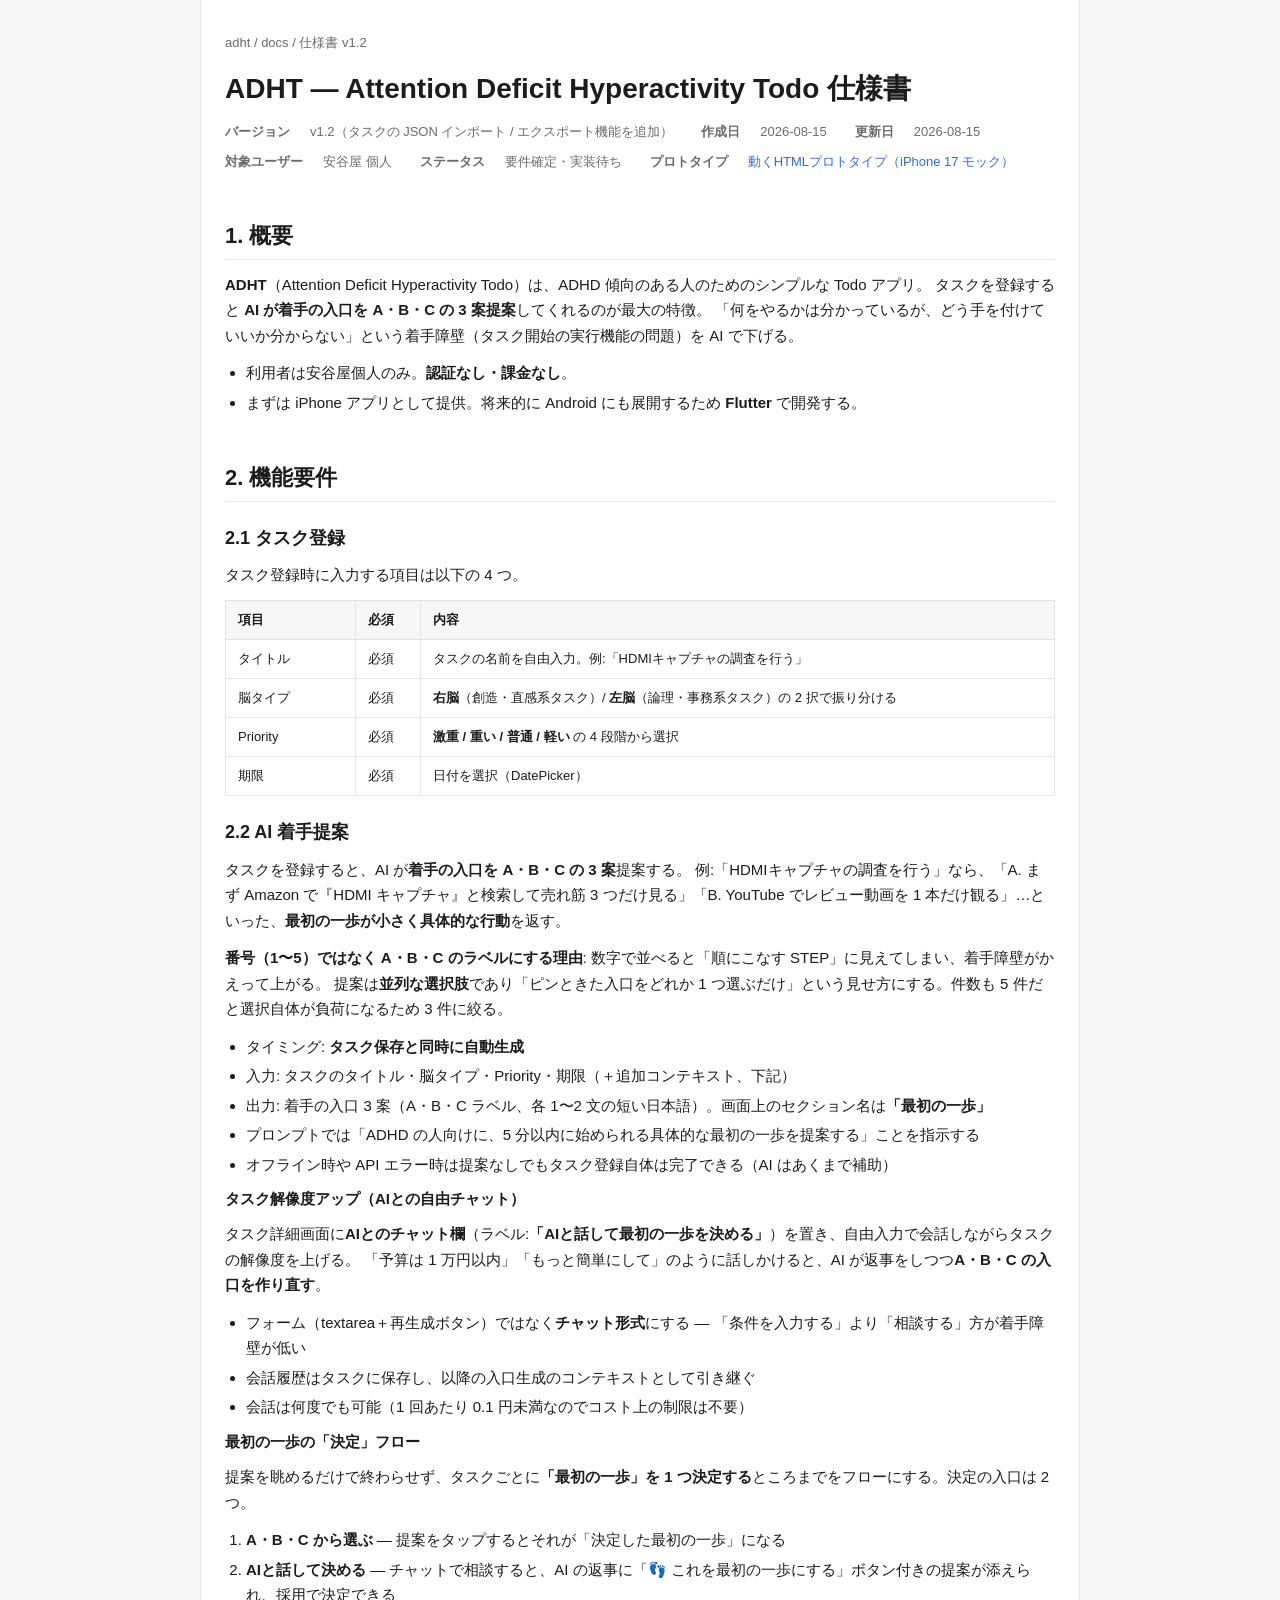
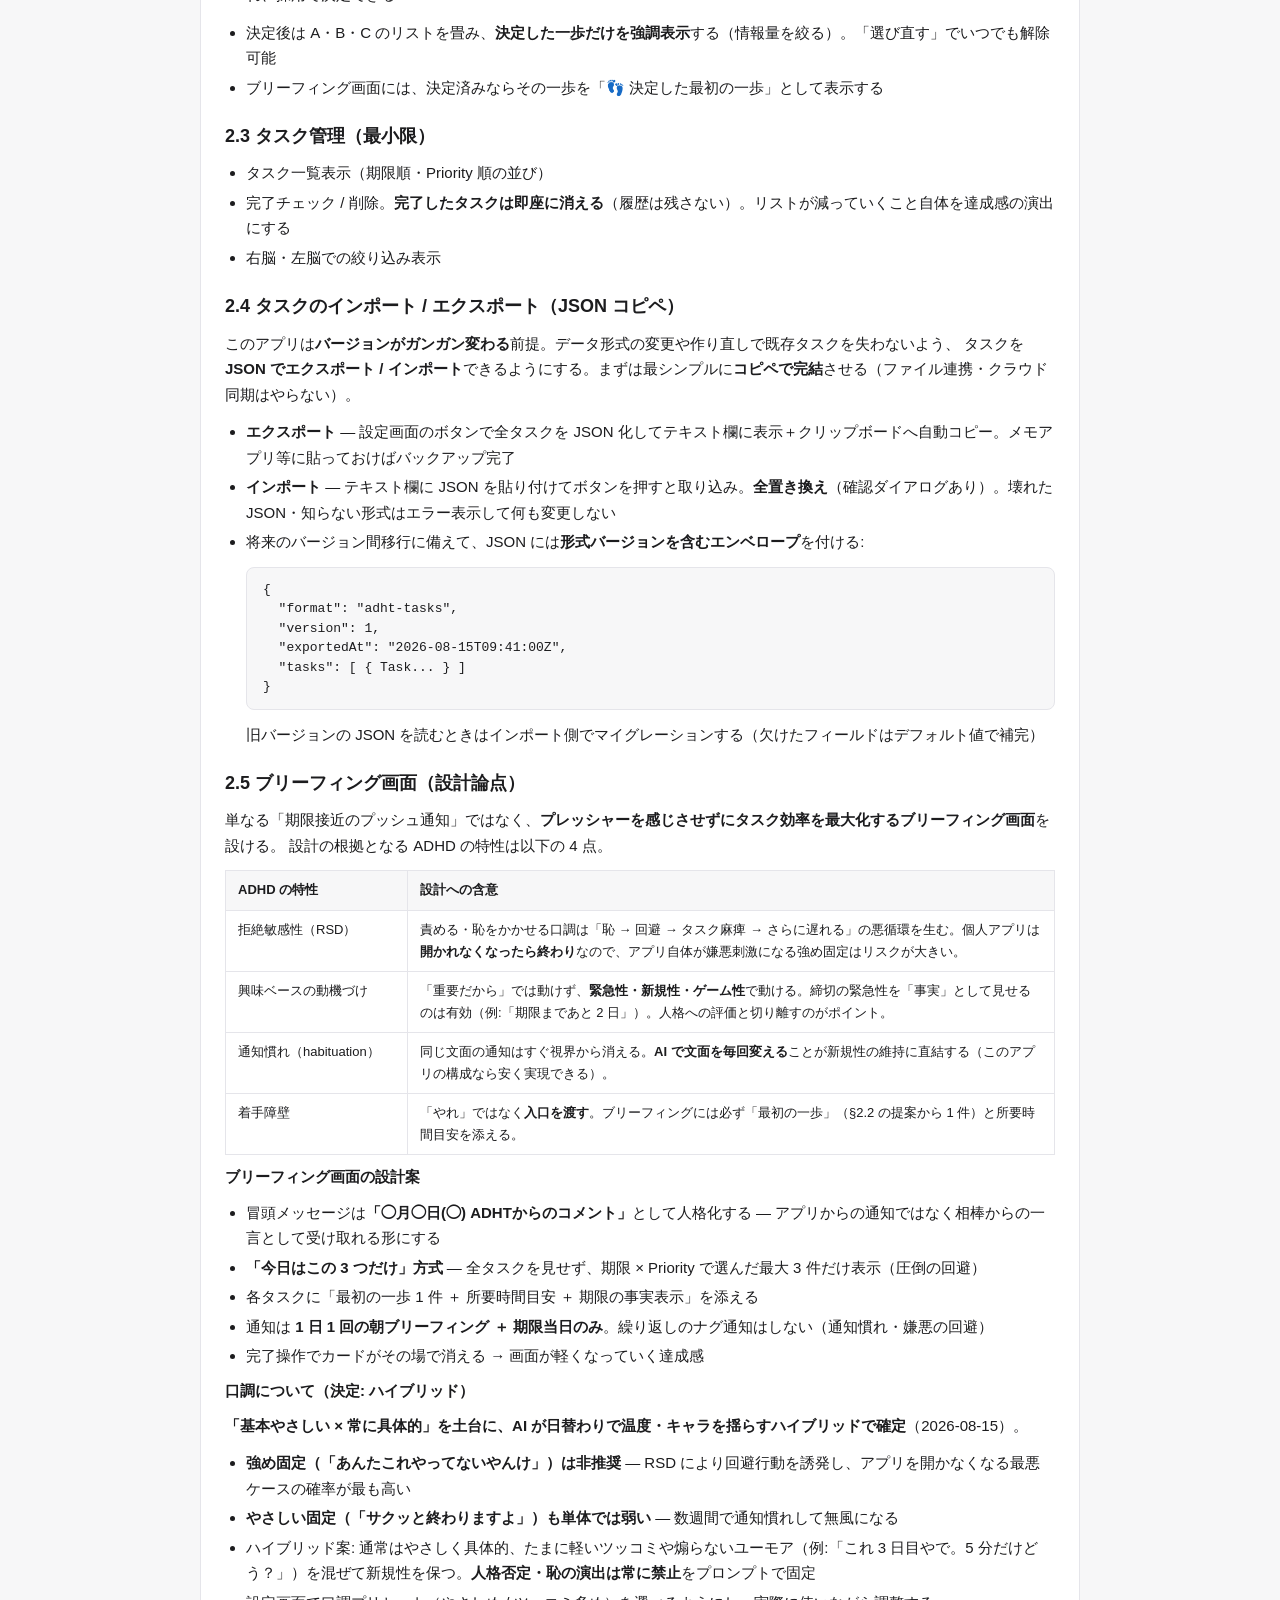
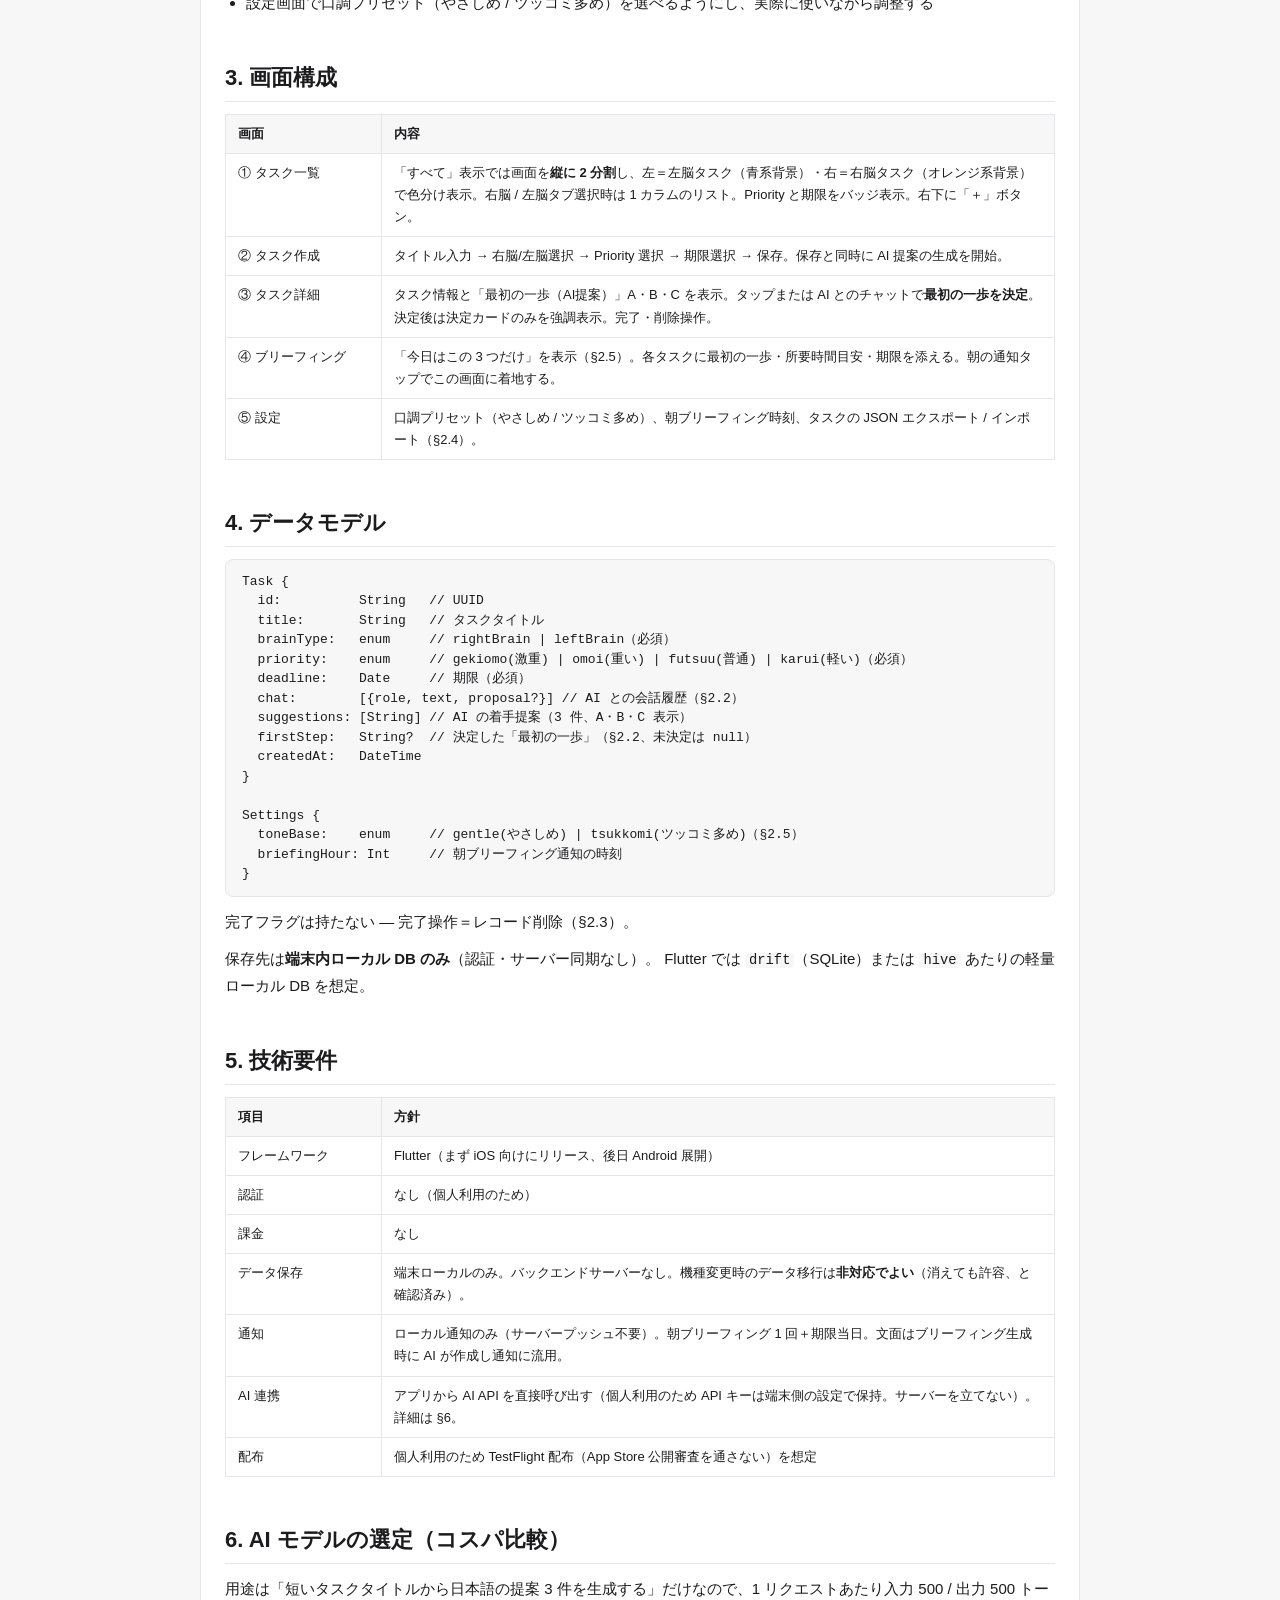
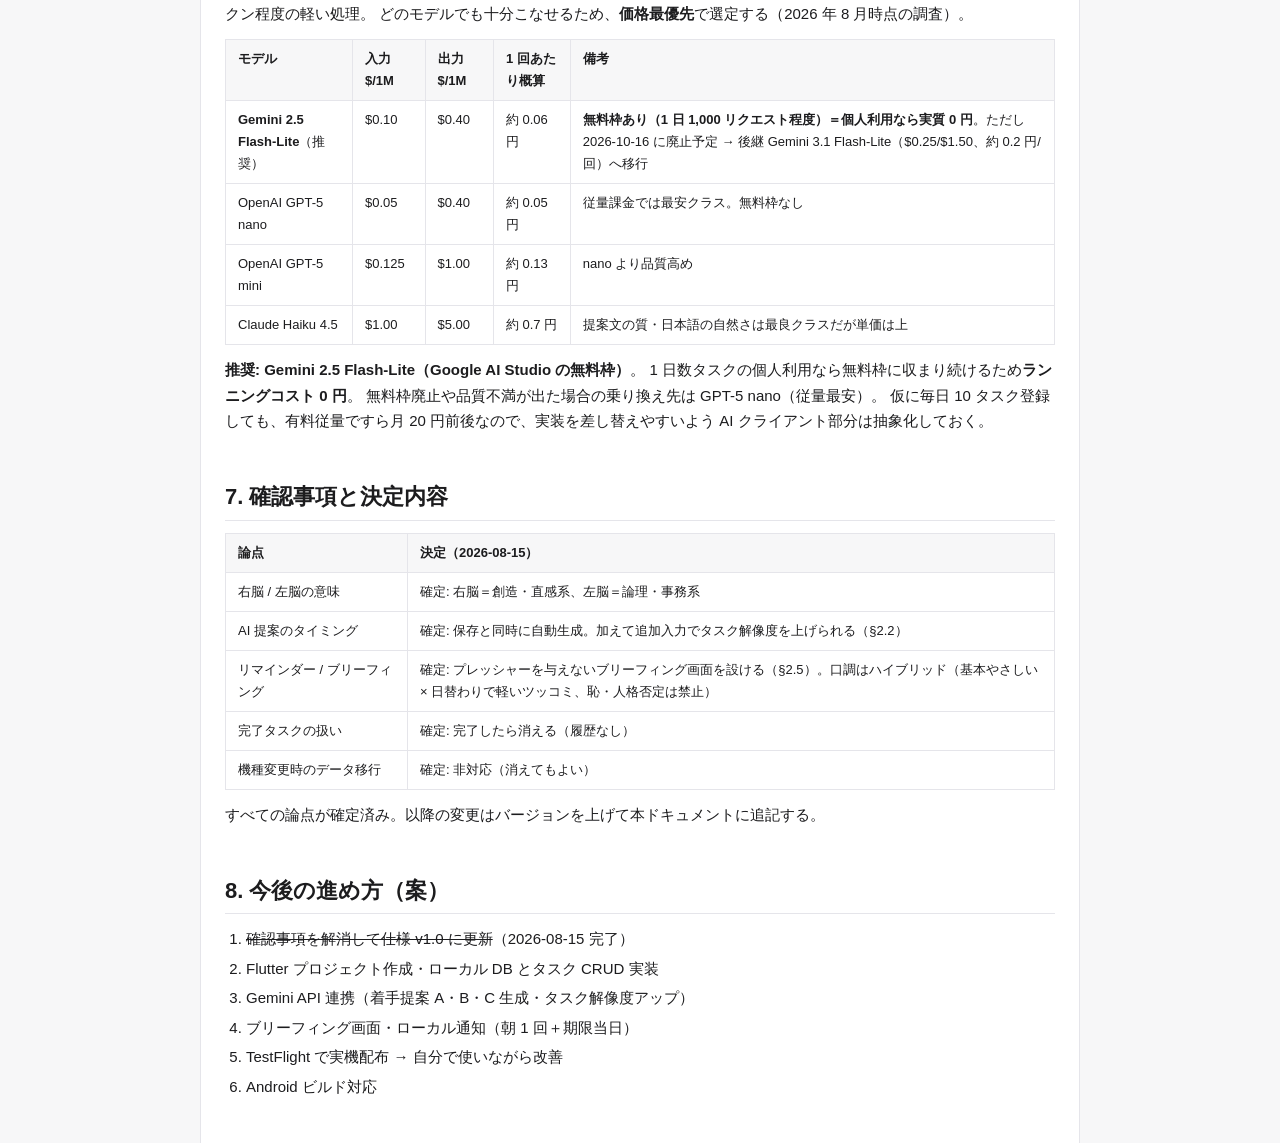
==== docs/index.html @ e0243f25 "docs: ADHT仕様書v1.2とiPhone 17モック動作プロトタイプを追加 Co-Authored-By: Claude Fable 5 <noreply@anthropic.com>" ====
<!DOCTYPE html>
<html lang="ja">
<head>
  <meta charset="UTF-8">
  <meta name="viewport" content="width=device-width, initial-scale=1">
  <title>ADHT — 仕様書 v1.2</title>
  <link rel="stylesheet" href="assets/common.css">
</head>
<body>
  <main>
    <nav class="breadcrumb">
      adht / docs / 仕様書 v1.2
    </nav>

    <h1>ADHT — Attention Deficit Hyperactivity Todo 仕様書</h1>

    <dl class="meta">
      <dt>バージョン</dt><dd>v1.2（タスクの JSON インポート / エクスポート機能を追加）</dd>
      <dt>作成日</dt><dd>2026-08-15</dd>
      <dt>更新日</dt><dd>2026-08-15</dd>
      <dt>対象ユーザー</dt><dd>安谷屋 個人</dd>
      <dt>ステータス</dt><dd>要件確定・実装待ち</dd>
      <dt>プロトタイプ</dt><dd><a href="prototype/index.html">動くHTMLプロトタイプ（iPhone 17 モック）</a></dd>
    </dl>

    <h2 id="overview">1. 概要</h2>
    <p>
      <strong>ADHT</strong>（Attention Deficit Hyperactivity Todo）は、ADHD 傾向のある人のためのシンプルな Todo アプリ。
      タスクを登録すると <strong>AI が着手の入口を A・B・C の 3 案提案</strong>してくれるのが最大の特徴。
      「何をやるかは分かっているが、どう手を付けていいか分からない」という着手障壁（タスク開始の実行機能の問題）を AI で下げる。
    </p>
    <ul>
      <li>利用者は安谷屋個人のみ。<strong>認証なし・課金なし</strong>。</li>
      <li>まずは iPhone アプリとして提供。将来的に Android にも展開するため <strong>Flutter</strong> で開発する。</li>
    </ul>

    <h2 id="features">2. 機能要件</h2>

    <h3>2.1 タスク登録</h3>
    <p>タスク登録時に入力する項目は以下の 4 つ。</p>
    <table>
      <thead>
        <tr>
          <th style="width: 10em;">項目</th>
          <th style="width: 5em;">必須</th>
          <th>内容</th>
        </tr>
      </thead>
      <tbody>
        <tr>
          <td>タイトル</td>
          <td>必須</td>
          <td>タスクの名前を自由入力。例:「HDMIキャプチャの調査を行う」</td>
        </tr>
        <tr>
          <td>脳タイプ</td>
          <td>必須</td>
          <td><strong>右脳</strong>（創造・直感系タスク）/ <strong>左脳</strong>（論理・事務系タスク）の 2 択で振り分ける</td>
        </tr>
        <tr>
          <td>Priority</td>
          <td>必須</td>
          <td><strong>激重 / 重い / 普通 / 軽い</strong> の 4 段階から選択</td>
        </tr>
        <tr>
          <td>期限</td>
          <td>必須</td>
          <td>日付を選択（DatePicker）</td>
        </tr>
      </tbody>
    </table>

    <h3>2.2 AI 着手提案</h3>
    <p>
      タスクを登録すると、AI が<strong>着手の入口を A・B・C の 3 案</strong>提案する。
      例:「HDMIキャプチャの調査を行う」なら、「A. まず Amazon で『HDMI キャプチャ』と検索して売れ筋 3 つだけ見る」「B. YouTube でレビュー動画を 1 本だけ観る」…といった、<strong>最初の一歩が小さく具体的な行動</strong>を返す。
    </p>
    <p>
      <strong>番号（1〜5）ではなく A・B・C のラベルにする理由</strong>: 数字で並べると「順にこなす STEP」に見えてしまい、着手障壁がかえって上がる。
      提案は<strong>並列な選択肢</strong>であり「ピンときた入口をどれか 1 つ選ぶだけ」という見せ方にする。件数も 5 件だと選択自体が負荷になるため 3 件に絞る。
    </p>
    <ul>
      <li>タイミング: <strong>タスク保存と同時に自動生成</strong></li>
      <li>入力: タスクのタイトル・脳タイプ・Priority・期限（＋追加コンテキスト、下記）</li>
      <li>出力: 着手の入口 3 案（A・B・C ラベル、各 1〜2 文の短い日本語）。画面上のセクション名は<strong>「最初の一歩」</strong></li>
      <li>プロンプトでは「ADHD の人向けに、5 分以内に始められる具体的な最初の一歩を提案する」ことを指示する</li>
      <li>オフライン時や API エラー時は提案なしでもタスク登録自体は完了できる（AI はあくまで補助）</li>
    </ul>

    <h4>タスク解像度アップ（AIとの自由チャット）</h4>
    <p>
      タスク詳細画面に<strong>AIとのチャット欄</strong>（ラベル:<strong>「AIと話して最初の一歩を決める」</strong>）を置き、自由入力で会話しながらタスクの解像度を上げる。
      「予算は 1 万円以内」「もっと簡単にして」のように話しかけると、AI が返事をしつつ<strong>A・B・C の入口を作り直す</strong>。
    </p>
    <ul>
      <li>フォーム（textarea＋再生成ボタン）ではなく<strong>チャット形式</strong>にする — 「条件を入力する」より「相談する」方が着手障壁が低い</li>
      <li>会話履歴はタスクに保存し、以降の入口生成のコンテキストとして引き継ぐ</li>
      <li>会話は何度でも可能（1 回あたり 0.1 円未満なのでコスト上の制限は不要）</li>
    </ul>

    <h4>最初の一歩の「決定」フロー</h4>
    <p>
      提案を眺めるだけで終わらせず、タスクごとに<strong>「最初の一歩」を 1 つ決定する</strong>ところまでをフローにする。決定の入口は 2 つ。
    </p>
    <ol>
      <li><strong>A・B・C から選ぶ</strong> — 提案をタップするとそれが「決定した最初の一歩」になる</li>
      <li><strong>AIと話して決める</strong> — チャットで相談すると、AI の返事に「👣 これを最初の一歩にする」ボタン付きの提案が添えられ、採用で決定できる</li>
    </ol>
    <ul>
      <li>決定後は A・B・C のリストを畳み、<strong>決定した一歩だけを強調表示</strong>する（情報量を絞る）。「選び直す」でいつでも解除可能</li>
      <li>ブリーフィング画面には、決定済みならその一歩を「👣 決定した最初の一歩」として表示する</li>
    </ul>

    <h3>2.3 タスク管理（最小限）</h3>
    <ul>
      <li>タスク一覧表示（期限順・Priority 順の並び）</li>
      <li>完了チェック / 削除。<strong>完了したタスクは即座に消える</strong>（履歴は残さない）。リストが減っていくこと自体を達成感の演出にする</li>
      <li>右脳・左脳での絞り込み表示</li>
    </ul>

    <h3>2.4 タスクのインポート / エクスポート（JSON コピペ）</h3>
    <p>
      このアプリは<strong>バージョンがガンガン変わる</strong>前提。データ形式の変更や作り直しで既存タスクを失わないよう、
      タスクを <strong>JSON でエクスポート / インポート</strong>できるようにする。まずは最シンプルに<strong>コピペで完結</strong>させる（ファイル連携・クラウド同期はやらない）。
    </p>
    <ul>
      <li><strong>エクスポート</strong> — 設定画面のボタンで全タスクを JSON 化してテキスト欄に表示＋クリップボードへ自動コピー。メモアプリ等に貼っておけばバックアップ完了</li>
      <li><strong>インポート</strong> — テキスト欄に JSON を貼り付けてボタンを押すと取り込み。<strong>全置き換え</strong>（確認ダイアログあり）。壊れた JSON・知らない形式はエラー表示して何も変更しない</li>
      <li>将来のバージョン間移行に備えて、JSON には<strong>形式バージョンを含むエンベロープ</strong>を付ける:
        <pre><code>{
  "format": "adht-tasks",
  "version": 1,
  "exportedAt": "2026-08-15T09:41:00Z",
  "tasks": [ { Task... } ]
}</code></pre>
      旧バージョンの JSON を読むときはインポート側でマイグレーションする（欠けたフィールドはデフォルト値で補完）</li>
    </ul>

    <h3>2.5 ブリーフィング画面（設計論点）</h3>
    <p>
      単なる「期限接近のプッシュ通知」ではなく、<strong>プレッシャーを感じさせずにタスク効率を最大化するブリーフィング画面</strong>を設ける。
      設計の根拠となる ADHD の特性は以下の 4 点。
    </p>
    <table>
      <thead>
        <tr>
          <th style="width: 14em;">ADHD の特性</th>
          <th>設計への含意</th>
        </tr>
      </thead>
      <tbody>
        <tr>
          <td>拒絶敏感性（RSD）</td>
          <td>責める・恥をかかせる口調は「恥 → 回避 → タスク麻痺 → さらに遅れる」の悪循環を生む。個人アプリは<strong>開かれなくなったら終わり</strong>なので、アプリ自体が嫌悪刺激になる強め固定はリスクが大きい。</td>
        </tr>
        <tr>
          <td>興味ベースの動機づけ</td>
          <td>「重要だから」では動けず、<strong>緊急性・新規性・ゲーム性</strong>で動ける。締切の緊急性を「事実」として見せるのは有効（例:「期限まであと 2 日」）。人格への評価と切り離すのがポイント。</td>
        </tr>
        <tr>
          <td>通知慣れ（habituation）</td>
          <td>同じ文面の通知はすぐ視界から消える。<strong>AI で文面を毎回変える</strong>ことが新規性の維持に直結する（このアプリの構成なら安く実現できる）。</td>
        </tr>
        <tr>
          <td>着手障壁</td>
          <td>「やれ」ではなく<strong>入口を渡す</strong>。ブリーフィングには必ず「最初の一歩」（§2.2 の提案から 1 件）と所要時間目安を添える。</td>
        </tr>
      </tbody>
    </table>

    <h4>ブリーフィング画面の設計案</h4>
    <ul>
      <li>冒頭メッセージは<strong>「◯月◯日(◯) ADHTからのコメント」</strong>として人格化する — アプリからの通知ではなく相棒からの一言として受け取れる形にする</li>
      <li><strong>「今日はこの 3 つだけ」方式</strong> — 全タスクを見せず、期限 × Priority で選んだ最大 3 件だけ表示（圧倒の回避）</li>
      <li>各タスクに「最初の一歩 1 件 ＋ 所要時間目安 ＋ 期限の事実表示」を添える</li>
      <li>通知は <strong>1 日 1 回の朝ブリーフィング ＋ 期限当日のみ</strong>。繰り返しのナグ通知はしない（通知慣れ・嫌悪の回避）</li>
      <li>完了操作でカードがその場で消える → 画面が軽くなっていく達成感</li>
    </ul>

    <h4>口調について（決定: ハイブリッド）</h4>
    <p>
      <strong>「基本やさしい × 常に具体的」を土台に、AI が日替わりで温度・キャラを揺らすハイブリッドで確定</strong>（2026-08-15）。
    </p>
    <ul>
      <li><strong>強め固定（「あんたこれやってないやんけ」）は非推奨</strong> — RSD により回避行動を誘発し、アプリを開かなくなる最悪ケースの確率が最も高い</li>
      <li><strong>やさしい固定（「サクッと終わりますよ」）も単体では弱い</strong> — 数週間で通知慣れして無風になる</li>
      <li>ハイブリッド案: 通常はやさしく具体的、たまに軽いツッコミや煽らないユーモア（例:「これ 3 日目やで。5 分だけどう？」）を混ぜて新規性を保つ。<strong>人格否定・恥の演出は常に禁止</strong>をプロンプトで固定</li>
      <li>設定画面で口調プリセット（やさしめ / ツッコミ多め）を選べるようにし、実際に使いながら調整する</li>
    </ul>

    <h2 id="screens">3. 画面構成</h2>
    <table>
      <thead>
        <tr>
          <th style="width: 12em;">画面</th>
          <th>内容</th>
        </tr>
      </thead>
      <tbody>
        <tr>
          <td>① タスク一覧</td>
          <td>「すべて」表示では画面を<strong>縦に 2 分割</strong>し、左＝左脳タスク（青系背景）・右＝右脳タスク（オレンジ系背景）で色分け表示。右脳 / 左脳タブ選択時は 1 カラムのリスト。Priority と期限をバッジ表示。右下に「＋」ボタン。</td>
        </tr>
        <tr>
          <td>② タスク作成</td>
          <td>タイトル入力 → 右脳/左脳選択 → Priority 選択 → 期限選択 → 保存。保存と同時に AI 提案の生成を開始。</td>
        </tr>
        <tr>
          <td>③ タスク詳細</td>
          <td>タスク情報と「最初の一歩（AI提案）」A・B・C を表示。タップまたは AI とのチャットで<strong>最初の一歩を決定</strong>。決定後は決定カードのみを強調表示。完了・削除操作。</td>
        </tr>
        <tr>
          <td>④ ブリーフィング</td>
          <td>「今日はこの 3 つだけ」を表示（§2.5）。各タスクに最初の一歩・所要時間目安・期限を添える。朝の通知タップでこの画面に着地する。</td>
        </tr>
        <tr>
          <td>⑤ 設定</td>
          <td>口調プリセット（やさしめ / ツッコミ多め）、朝ブリーフィング時刻、タスクの JSON エクスポート / インポート（§2.4）。</td>
        </tr>
      </tbody>
    </table>

    <h2 id="data">4. データモデル</h2>
    <pre><code>Task {
  id:          String   // UUID
  title:       String   // タスクタイトル
  brainType:   enum     // rightBrain | leftBrain（必須）
  priority:    enum     // gekiomo(激重) | omoi(重い) | futsuu(普通) | karui(軽い)（必須）
  deadline:    Date     // 期限（必須）
  chat:        [{role, text, proposal?}] // AI との会話履歴（§2.2）
  suggestions: [String] // AI の着手提案（3 件、A・B・C 表示）
  firstStep:   String?  // 決定した「最初の一歩」（§2.2、未決定は null）
  createdAt:   DateTime
}

Settings {
  toneBase:    enum     // gentle(やさしめ) | tsukkomi(ツッコミ多め)（§2.5）
  briefingHour: Int     // 朝ブリーフィング通知の時刻
}</code></pre>
    <p>完了フラグは持たない — 完了操作＝レコード削除（§2.3）。</p>
    <p>
      保存先は<strong>端末内ローカル DB のみ</strong>（認証・サーバー同期なし）。
      Flutter では <code>drift</code>（SQLite）または <code>hive</code> あたりの軽量ローカル DB を想定。
    </p>

    <h2 id="tech">5. 技術要件</h2>
    <table>
      <thead>
        <tr>
          <th style="width: 12em;">項目</th>
          <th>方針</th>
        </tr>
      </thead>
      <tbody>
        <tr>
          <td>フレームワーク</td>
          <td>Flutter（まず iOS 向けにリリース、後日 Android 展開）</td>
        </tr>
        <tr>
          <td>認証</td>
          <td>なし（個人利用のため）</td>
        </tr>
        <tr>
          <td>課金</td>
          <td>なし</td>
        </tr>
        <tr>
          <td>データ保存</td>
          <td>端末ローカルのみ。バックエンドサーバーなし。機種変更時のデータ移行は<strong>非対応でよい</strong>（消えても許容、と確認済み）。</td>
        </tr>
        <tr>
          <td>通知</td>
          <td>ローカル通知のみ（サーバープッシュ不要）。朝ブリーフィング 1 回＋期限当日。文面はブリーフィング生成時に AI が作成し通知に流用。</td>
        </tr>
        <tr>
          <td>AI 連携</td>
          <td>アプリから AI API を直接呼び出す（個人利用のため API キーは端末側の設定で保持。サーバーを立てない）。詳細は §6。</td>
        </tr>
        <tr>
          <td>配布</td>
          <td>個人利用のため TestFlight 配布（App Store 公開審査を通さない）を想定</td>
        </tr>
      </tbody>
    </table>

    <h2 id="ai">6. AI モデルの選定（コスパ比較）</h2>
    <p>
      用途は「短いタスクタイトルから日本語の提案 3 件を生成する」だけなので、1 リクエストあたり入力 500 / 出力 500 トークン程度の軽い処理。
      どのモデルでも十分こなせるため、<strong>価格最優先</strong>で選定する（2026 年 8 月時点の調査）。
    </p>
    <table>
      <thead>
        <tr>
          <th>モデル</th>
          <th>入力 $/1M</th>
          <th>出力 $/1M</th>
          <th>1 回あたり概算</th>
          <th>備考</th>
        </tr>
      </thead>
      <tbody>
        <tr>
          <td><strong>Gemini 2.5 Flash-Lite</strong>（推奨）</td>
          <td>$0.10</td>
          <td>$0.40</td>
          <td>約 0.06 円</td>
          <td><strong>無料枠あり（1 日 1,000 リクエスト程度）＝個人利用なら実質 0 円</strong>。ただし 2026-10-16 に廃止予定 → 後継 Gemini 3.1 Flash-Lite（$0.25/$1.50、約 0.2 円/回）へ移行</td>
        </tr>
        <tr>
          <td>OpenAI GPT-5 nano</td>
          <td>$0.05</td>
          <td>$0.40</td>
          <td>約 0.05 円</td>
          <td>従量課金では最安クラス。無料枠なし</td>
        </tr>
        <tr>
          <td>OpenAI GPT-5 mini</td>
          <td>$0.125</td>
          <td>$1.00</td>
          <td>約 0.13 円</td>
          <td>nano より品質高め</td>
        </tr>
        <tr>
          <td>Claude Haiku 4.5</td>
          <td>$1.00</td>
          <td>$5.00</td>
          <td>約 0.7 円</td>
          <td>提案文の質・日本語の自然さは最良クラスだが単価は上</td>
        </tr>
      </tbody>
    </table>
    <p>
      <strong>推奨: Gemini 2.5 Flash-Lite（Google AI Studio の無料枠）</strong>。
      1 日数タスクの個人利用なら無料枠に収まり続けるため<strong>ランニングコスト 0 円</strong>。
      無料枠廃止や品質不満が出た場合の乗り換え先は GPT-5 nano（従量最安）。
      仮に毎日 10 タスク登録しても、有料従量ですら月 20 円前後なので、実装を差し替えやすいよう AI クライアント部分は抽象化しておく。
    </p>

    <h2 id="questions">7. 確認事項と決定内容</h2>
    <table>
      <thead>
        <tr>
          <th style="width: 14em;">論点</th>
          <th>決定（2026-08-15）</th>
        </tr>
      </thead>
      <tbody>
        <tr>
          <td>右脳 / 左脳の意味</td>
          <td>確定: 右脳＝創造・直感系、左脳＝論理・事務系</td>
        </tr>
        <tr>
          <td>AI 提案のタイミング</td>
          <td>確定: 保存と同時に自動生成。加えて追加入力でタスク解像度を上げられる（§2.2）</td>
        </tr>
        <tr>
          <td>リマインダー / ブリーフィング</td>
          <td>確定: プレッシャーを与えないブリーフィング画面を設ける（§2.5）。口調はハイブリッド（基本やさしい × 日替わりで軽いツッコミ、恥・人格否定は禁止）</td>
        </tr>
        <tr>
          <td>完了タスクの扱い</td>
          <td>確定: 完了したら消える（履歴なし）</td>
        </tr>
        <tr>
          <td>機種変更時のデータ移行</td>
          <td>確定: 非対応（消えてもよい）</td>
        </tr>
      </tbody>
    </table>
    <p>すべての論点が確定済み。以降の変更はバージョンを上げて本ドキュメントに追記する。</p>

    <h2 id="milestones">8. 今後の進め方（案）</h2>
    <ol>
      <li><s>確認事項を解消して仕様 v1.0 に更新</s>（2026-08-15 完了）</li>
      <li>Flutter プロジェクト作成・ローカル DB とタスク CRUD 実装</li>
      <li>Gemini API 連携（着手提案 A・B・C 生成・タスク解像度アップ）</li>
      <li>ブリーフィング画面・ローカル通知（朝 1 回＋期限当日）</li>
      <li>TestFlight で実機配布 → 自分で使いながら改善</li>
      <li>Android ビルド対応</li>
    </ol>
  </main>
</body>
</html>
---- docs/assets/common.css ----
/* =========================================================
   adht 共通スタイル
   全プロジェクト・全セッションが読み込む基底スタイル。
   ここではデザイントークンとベース要素のリセット程度に留め、
   セッション固有の見た目は各セッションの *.css で定義する。
   ========================================================= */

:root {
  /* ---- カラートークン ---- */
  --color-bg: #ffffff;
  --color-bg-subtle: #f7f7f8;
  --color-surface: #ffffff;
  --color-border: #e5e5ea;
  --color-border-strong: #c7c7cc;
  --color-text: #1c1c1e;
  --color-text-muted: #6b6b70;
  --color-accent: #2d6cdf;
  --color-accent-weak: #eaf0fb;
  --color-warn-bg: #fff8e1;
  --color-warn-border: #f1c84b;

  /* ---- タイポグラフィ ---- */
  --font-sans: -apple-system, BlinkMacSystemFont, "Helvetica Neue",
    "Hiragino Sans", "Yu Gothic UI", "Meiryo", sans-serif;
  --font-mono: ui-monospace, SFMono-Regular, Menlo, Consolas, monospace;

  --fs-xs: 12px;
  --fs-sm: 13px;
  --fs-base: 15px;
  --fs-lg: 18px;
  --fs-xl: 22px;
  --fs-2xl: 28px;

  /* ---- スペーシング ---- */
  --sp-1: 4px;
  --sp-2: 8px;
  --sp-3: 12px;
  --sp-4: 16px;
  --sp-5: 24px;
  --sp-6: 32px;
  --sp-7: 48px;

  --radius-sm: 4px;
  --radius-md: 8px;

  --content-max: 880px;
}

/* ---- リセット & ベース ---- */
*,
*::before,
*::after {
  box-sizing: border-box;
}

html,
body {
  margin: 0;
  padding: 0;
}

body {
  font-family: var(--font-sans);
  font-size: var(--fs-base);
  line-height: 1.7;
  color: var(--color-text);
  background: var(--color-bg-subtle);
}

main {
  max-width: var(--content-max);
  margin: 0 auto;
  padding: var(--sp-6) var(--sp-5);
  background: var(--color-bg);
  border-left: 1px solid var(--color-border);
  border-right: 1px solid var(--color-border);
  min-height: 100vh;
}

h1,
h2,
h3,
h4 {
  line-height: 1.35;
  margin: 0 0 var(--sp-3);
}

h1 {
  font-size: var(--fs-2xl);
}

h2 {
  font-size: var(--fs-xl);
  margin-top: var(--sp-7);
  padding-bottom: var(--sp-2);
  border-bottom: 1px solid var(--color-border);
}

h3 {
  font-size: var(--fs-lg);
  margin-top: var(--sp-5);
}

p {
  margin: 0 0 var(--sp-3);
}

a {
  color: var(--color-accent);
  text-decoration: none;
}

a:hover {
  text-decoration: underline;
}

ul,
ol {
  padding-left: 1.4em;
  margin: 0 0 var(--sp-3);
}

li + li {
  margin-top: var(--sp-1);
}

code {
  font-family: var(--font-mono);
  font-size: 0.92em;
  background: var(--color-bg-subtle);
  padding: 0 4px;
  border-radius: var(--radius-sm);
  word-break: break-word;
}

pre {
  margin: var(--sp-3) 0;
  padding: var(--sp-3) var(--sp-4);
  background: var(--color-bg-subtle);
  border: 1px solid var(--color-border);
  border-radius: var(--radius-md);
  overflow-x: auto;
  -webkit-overflow-scrolling: touch;
  font-size: var(--fs-sm);
  line-height: 1.5;
}

pre code {
  display: block;
  background: transparent;
  padding: 0;
  border-radius: 0;
  font-size: inherit;
  white-space: pre;
  word-break: normal;
}

table {
  width: 100%;
  border-collapse: collapse;
  margin: var(--sp-3) 0;
  font-size: var(--fs-sm);
}

/* 横長のテーブルをモバイルでスクロール可能にするラッパ。
   assets/table-scroll.js が全 table を自動で <div.table-scroll> で囲む。
   端にうっすらシャドウが出て「横にスワイプできる」ことを示す。 */
.table-scroll {
  width: 100%;
  overflow-x: auto;
  -webkit-overflow-scrolling: touch;
  background:
    linear-gradient(to right, var(--color-bg), var(--color-bg)),
    linear-gradient(to right, var(--color-bg), var(--color-bg)) 100% 0,
    linear-gradient(to right, rgba(0, 0, 0, 0.08), rgba(0, 0, 0, 0)),
    linear-gradient(to left, rgba(0, 0, 0, 0.08), rgba(0, 0, 0, 0)) 100% 0;
  background-repeat: no-repeat;
  background-size: 20px 100%, 20px 100%, 10px 100%, 10px 100%;
  background-attachment: local, local, scroll, scroll;
}

.table-scroll > table {
  margin: 0;
}

th,
td {
  border: 1px solid var(--color-border);
  padding: var(--sp-2) var(--sp-3);
  text-align: left;
  vertical-align: top;
}

th {
  background: var(--color-bg-subtle);
  font-weight: 600;
}

/* ---- 共通コンポーネント ---- */

/* パンくず */
.breadcrumb {
  font-size: var(--fs-sm);
  color: var(--color-text-muted);
  margin-bottom: var(--sp-4);
}

.breadcrumb a {
  color: var(--color-text-muted);
}

/* メタ情報（日付・参加者など） */
.meta {
  display: flex;
  flex-wrap: wrap;
  gap: var(--sp-2) var(--sp-4);
  font-size: var(--fs-sm);
  color: var(--color-text-muted);
  margin-bottom: var(--sp-5);
}

.meta dt {
  display: inline;
  font-weight: 600;
  margin-right: var(--sp-1);
}

.meta dd {
  display: inline;
  margin: 0 var(--sp-3) 0 0;
}

/* プレースホルダ枠（埋めるべき場所をわかりやすく） */
.placeholder {
  background: var(--color-warn-bg);
  border: 1px dashed var(--color-warn-border);
  border-radius: var(--radius-md);
  padding: var(--sp-3) var(--sp-4);
  color: #6b5300;
  font-size: var(--fs-sm);
}

.placeholder::before {
  content: "TODO: ";
  font-weight: 700;
  letter-spacing: 0.04em;
}

/* ---- モバイル調整 ----
   600px 以下では main の左右余白を詰め、pre/table のフォントを小さくして
   コード塊や表が画面外にはみ出しにくくする。 */
@media (max-width: 600px) {
  main {
    padding: var(--sp-4) var(--sp-3);
    border-left: none;
    border-right: none;
  }

  h1 {
    font-size: var(--fs-xl);
  }

  h2 {
    font-size: var(--fs-lg);
    margin-top: var(--sp-6);
  }

  pre {
    padding: var(--sp-2) var(--sp-3);
    font-size: var(--fs-xs);
    border-radius: var(--radius-sm);
    margin-left: calc(-1 * var(--sp-3));
    margin-right: calc(-1 * var(--sp-3));
    border-left: none;
    border-right: none;
  }

  table {
    font-size: var(--fs-xs);
  }

  th,
  td {
    padding: var(--sp-1) var(--sp-2);
  }

  .meta {
    gap: var(--sp-1) var(--sp-3);
  }
}
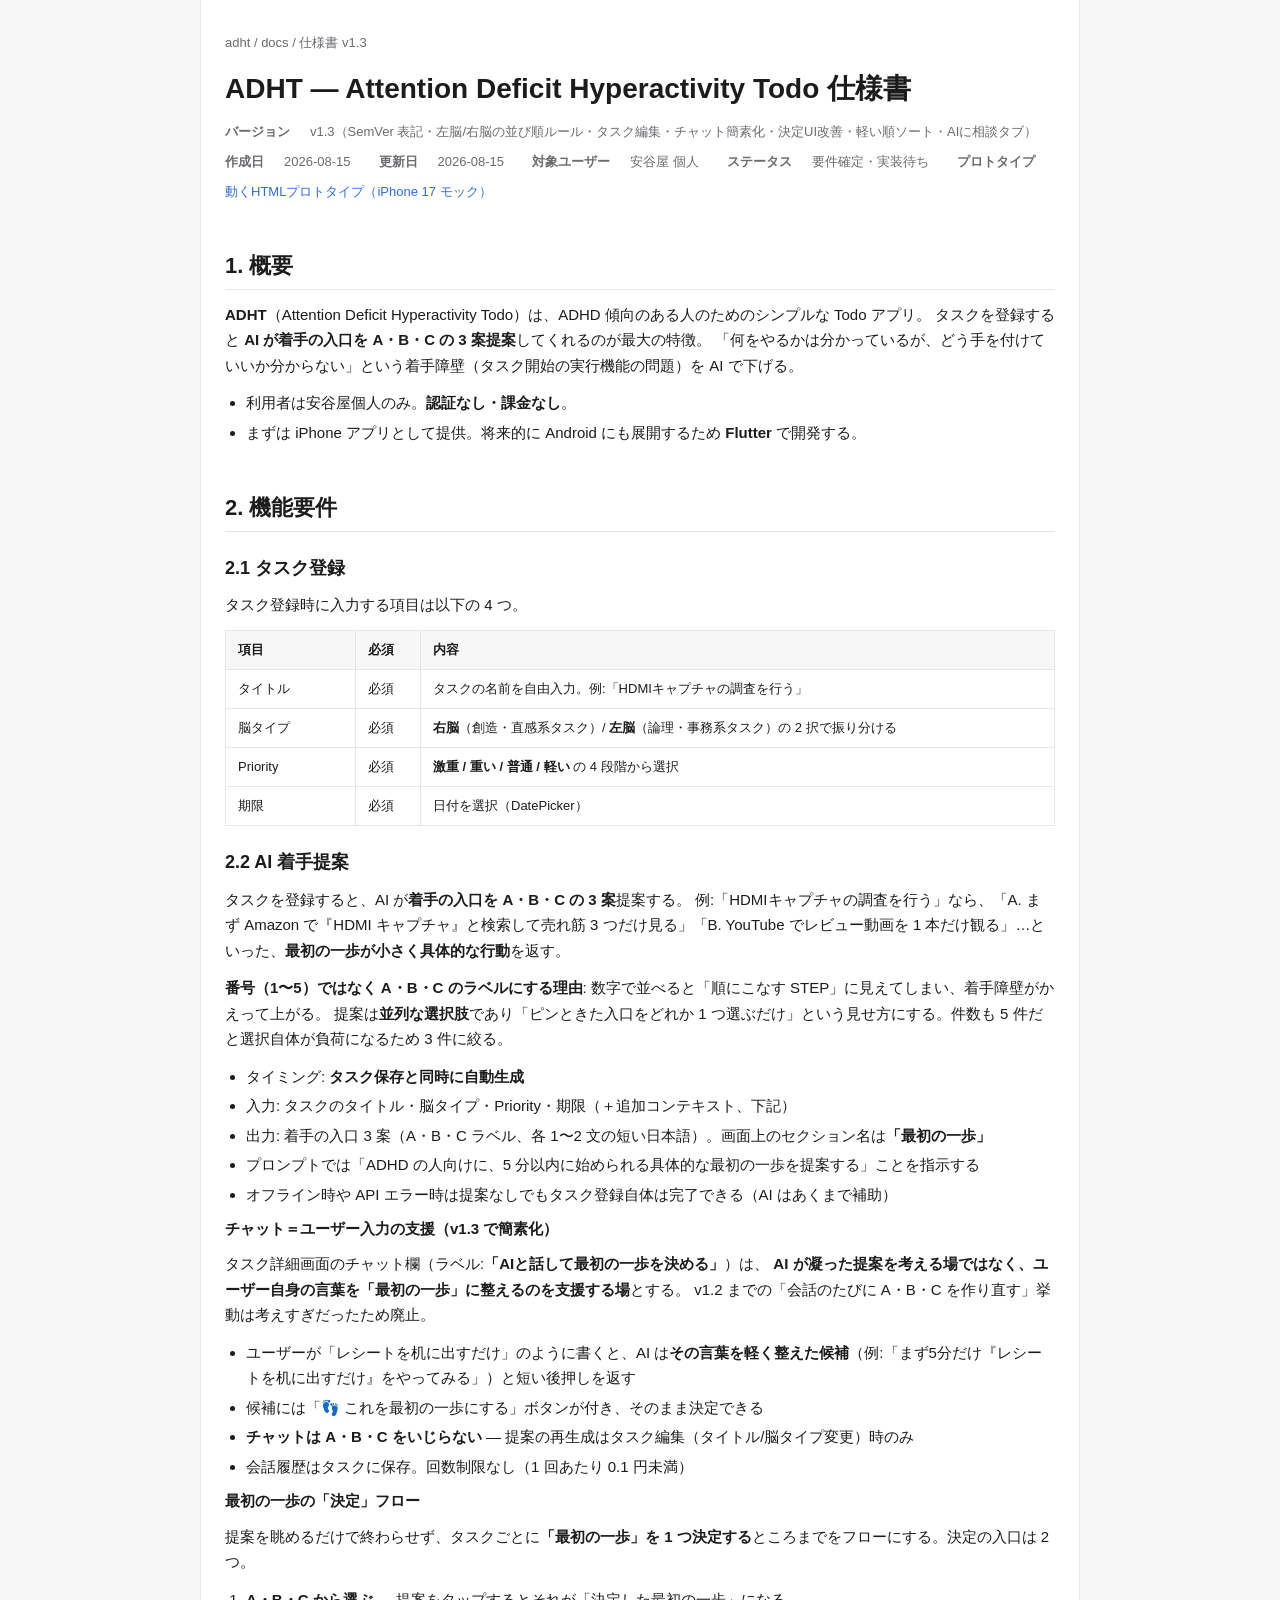
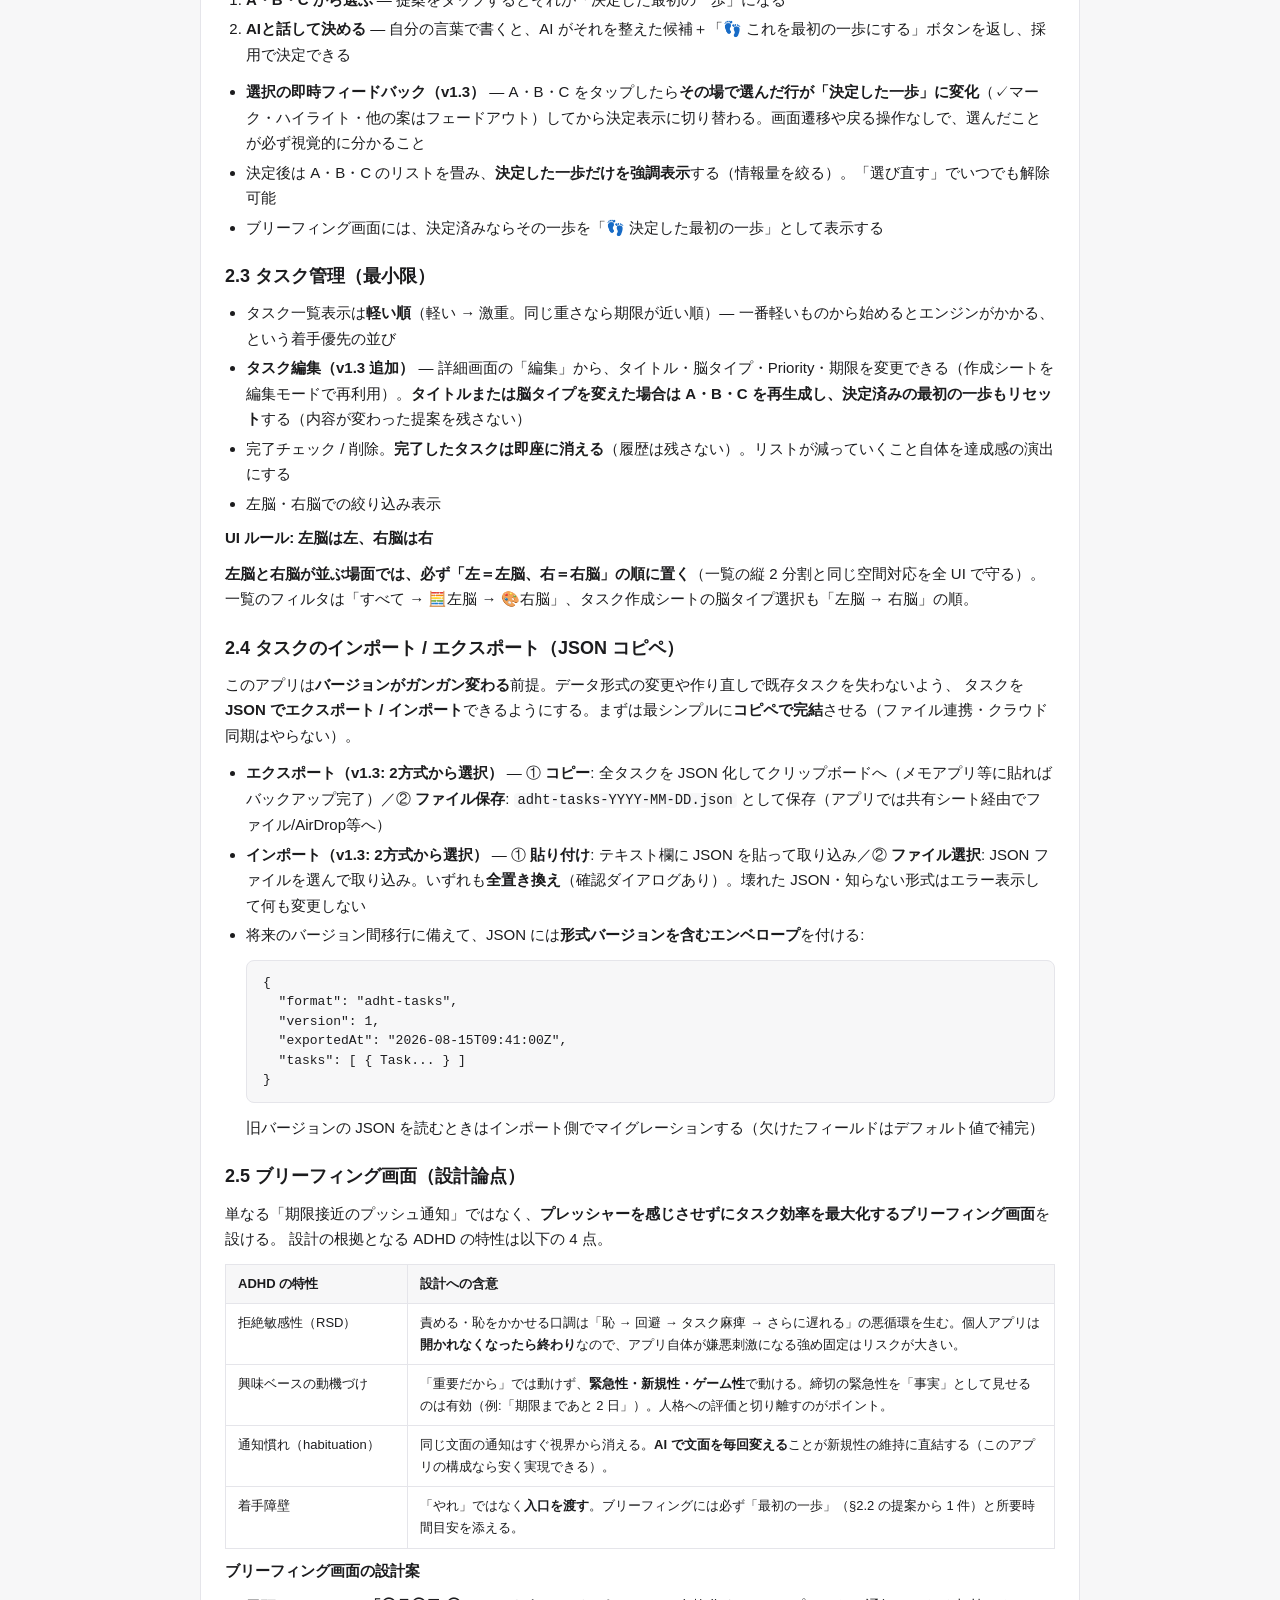
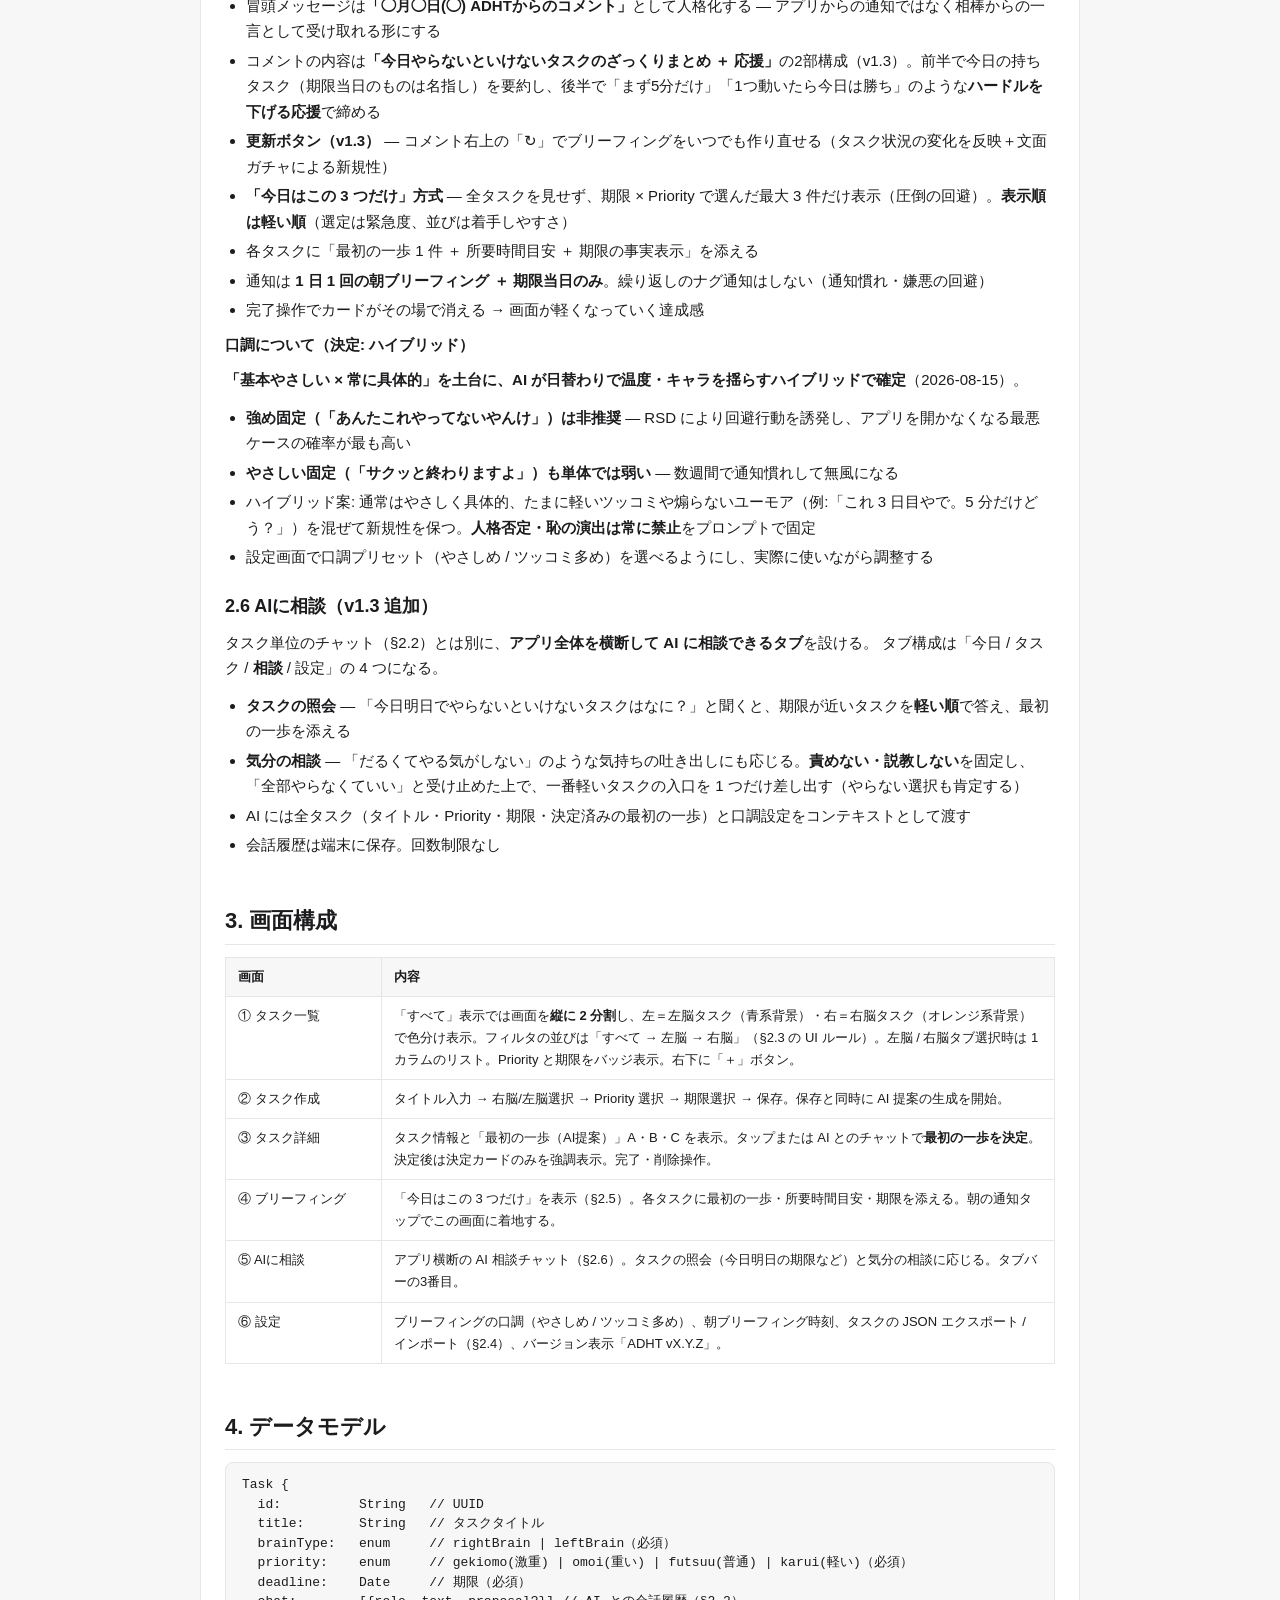
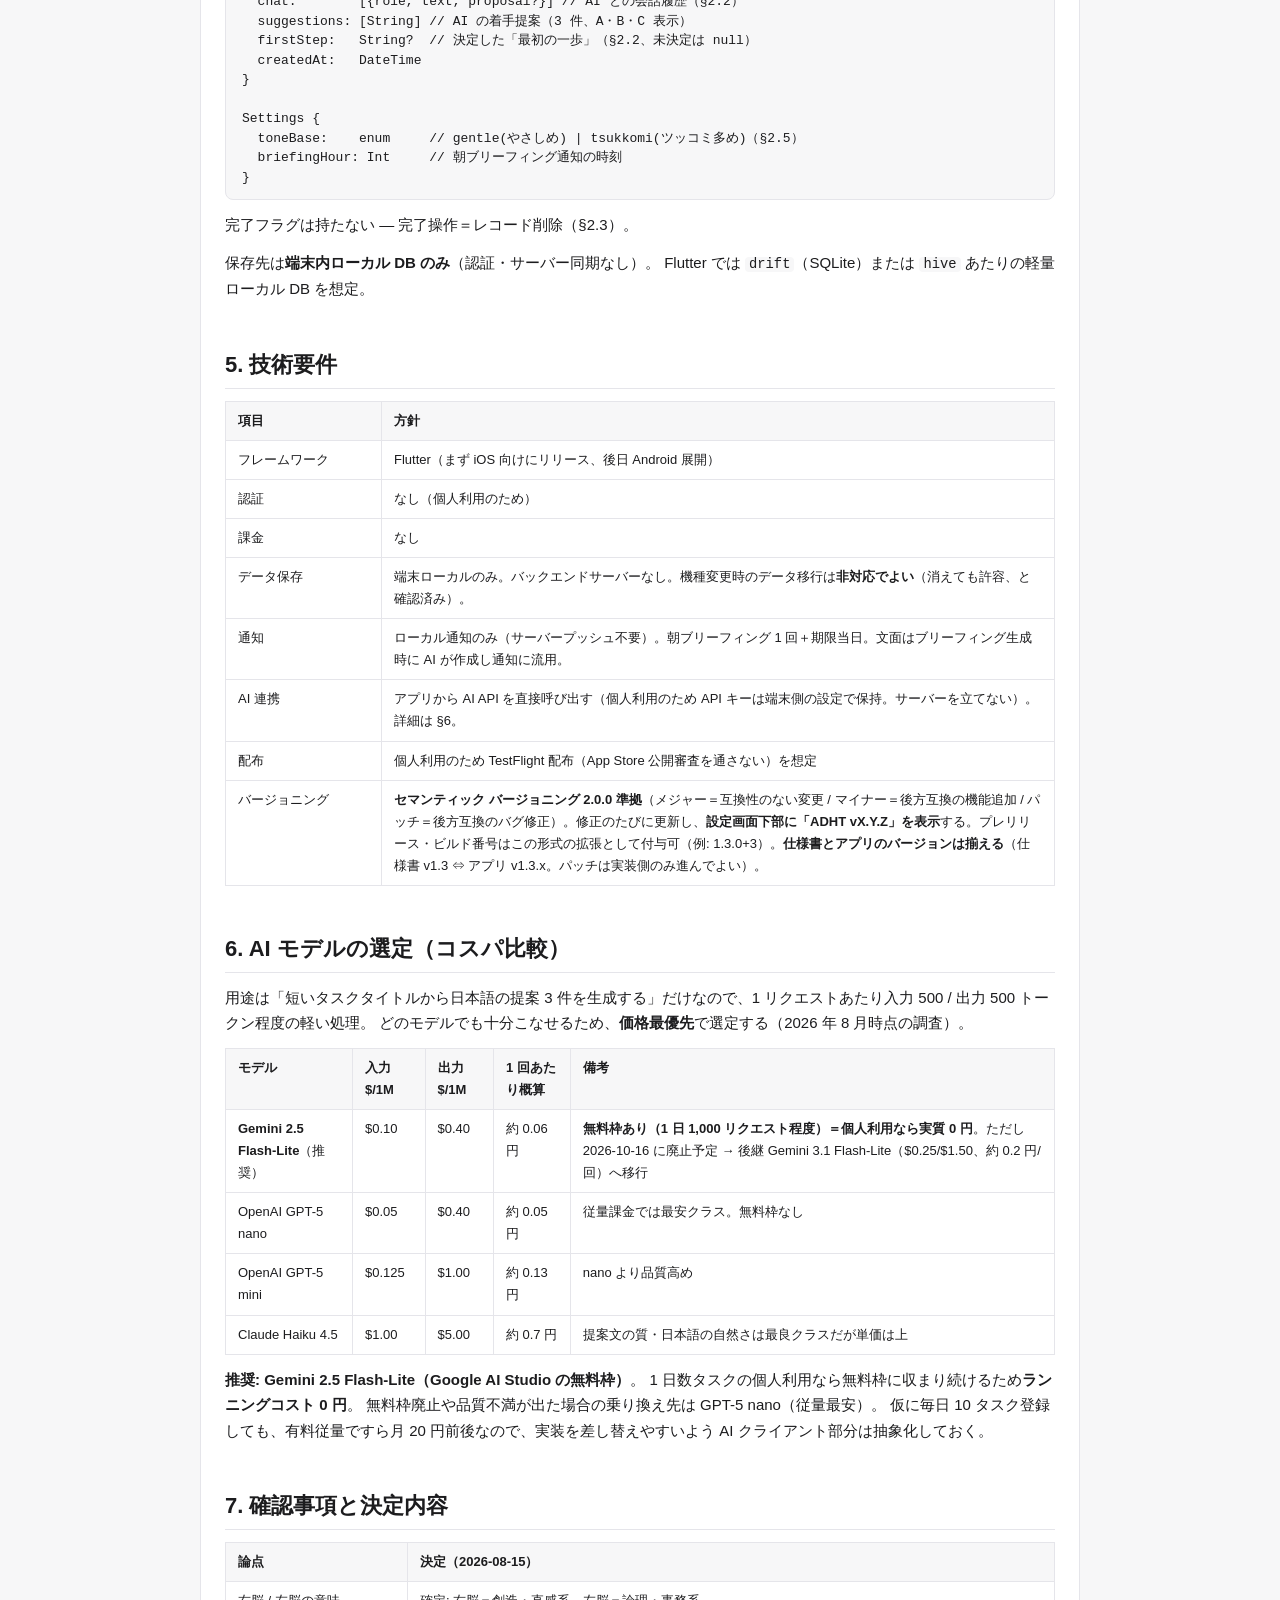
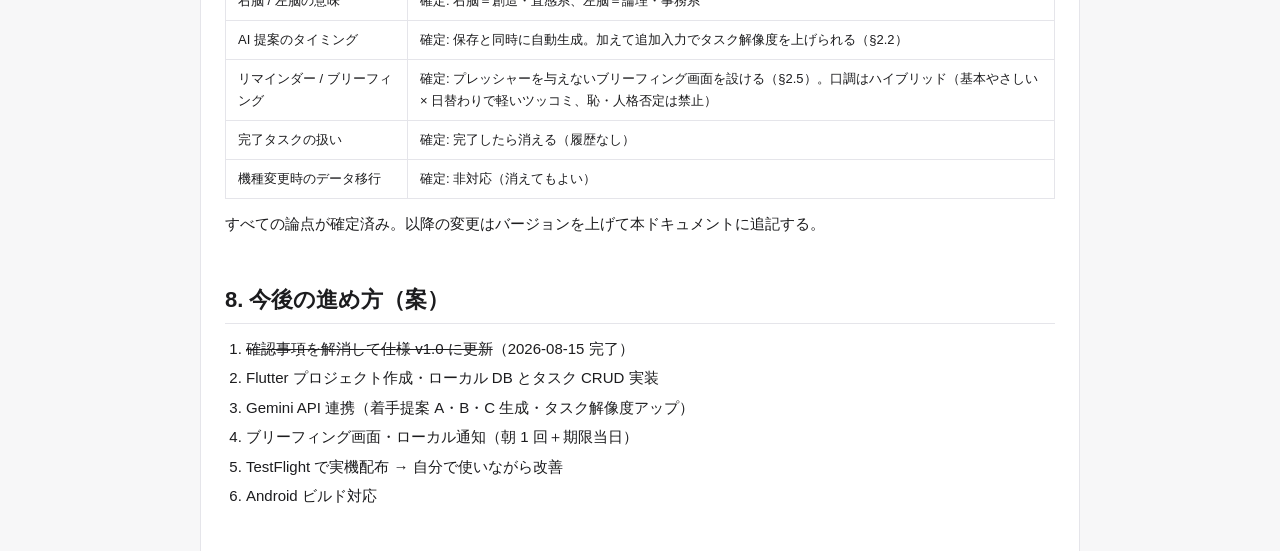
==== commit beca47ae: "feat(docs): 仕様書v1.3＋プロトタイプ更新 — バージョン統一/軽い順/AI相談タブ/ブリーフィング更新/編集/入出力2方式ほか - SemVer 2.0.0準拠のバージョン表示（仕様書" ====
--- a/docs/index.html
+++ b/docs/index.html
@@ -3,19 +3,19 @@
 <head>
   <meta charset="UTF-8">
   <meta name="viewport" content="width=device-width, initial-scale=1">
-  <title>ADHT — 仕様書 v1.2</title>
+  <title>ADHT — 仕様書 v1.3</title>
   <link rel="stylesheet" href="assets/common.css">
 </head>
 <body>
   <main>
     <nav class="breadcrumb">
-      adht / docs / 仕様書 v1.2
+      adht / docs / 仕様書 v1.3
     </nav>
 
     <h1>ADHT — Attention Deficit Hyperactivity Todo 仕様書</h1>
 
     <dl class="meta">
-      <dt>バージョン</dt><dd>v1.2（タスクの JSON インポート / エクスポート機能を追加）</dd>
+      <dt>バージョン</dt><dd>v1.3（SemVer 表記・左脳/右脳の並び順ルール・タスク編集・チャット簡素化・決定UI改善・軽い順ソート・AIに相談タブ）</dd>
       <dt>作成日</dt><dd>2026-08-15</dd>
       <dt>更新日</dt><dd>2026-08-15</dd>
       <dt>対象ユーザー</dt><dd>安谷屋 個人</dd>
@@ -87,15 +87,17 @@
       <li>オフライン時や API エラー時は提案なしでもタスク登録自体は完了できる（AI はあくまで補助）</li>
     </ul>
 
-    <h4>タスク解像度アップ（AIとの自由チャット）</h4>
-    <p>
-      タスク詳細画面に<strong>AIとのチャット欄</strong>（ラベル:<strong>「AIと話して最初の一歩を決める」</strong>）を置き、自由入力で会話しながらタスクの解像度を上げる。
-      「予算は 1 万円以内」「もっと簡単にして」のように話しかけると、AI が返事をしつつ<strong>A・B・C の入口を作り直す</strong>。
-    </p>
-    <ul>
-      <li>フォーム（textarea＋再生成ボタン）ではなく<strong>チャット形式</strong>にする — 「条件を入力する」より「相談する」方が着手障壁が低い</li>
-      <li>会話履歴はタスクに保存し、以降の入口生成のコンテキストとして引き継ぐ</li>
-      <li>会話は何度でも可能（1 回あたり 0.1 円未満なのでコスト上の制限は不要）</li>
+    <h4>チャット＝ユーザー入力の支援（v1.3 で簡素化）</h4>
+    <p>
+      タスク詳細画面のチャット欄（ラベル:<strong>「AIと話して最初の一歩を決める」</strong>）は、
+      <strong>AI が凝った提案を考える場ではなく、ユーザー自身の言葉を「最初の一歩」に整えるのを支援する場</strong>とする。
+      v1.2 までの「会話のたびに A・B・C を作り直す」挙動は考えすぎだったため廃止。
+    </p>
+    <ul>
+      <li>ユーザーが「レシートを机に出すだけ」のように書くと、AI は<strong>その言葉を軽く整えた候補</strong>（例:「まず5分だけ『レシートを机に出すだけ』をやってみる」）と短い後押しを返す</li>
+      <li>候補には「👣 これを最初の一歩にする」ボタンが付き、そのまま決定できる</li>
+      <li><strong>チャットは A・B・C をいじらない</strong> — 提案の再生成はタスク編集（タイトル/脳タイプ変更）時のみ</li>
+      <li>会話履歴はタスクに保存。回数制限なし（1 回あたり 0.1 円未満）</li>
     </ul>
 
     <h4>最初の一歩の「決定」フロー</h4>
@@ -104,19 +106,27 @@
     </p>
     <ol>
       <li><strong>A・B・C から選ぶ</strong> — 提案をタップするとそれが「決定した最初の一歩」になる</li>
-      <li><strong>AIと話して決める</strong> — チャットで相談すると、AI の返事に「👣 これを最初の一歩にする」ボタン付きの提案が添えられ、採用で決定できる</li>
+      <li><strong>AIと話して決める</strong> — 自分の言葉で書くと、AI がそれを整えた候補＋「👣 これを最初の一歩にする」ボタンを返し、採用で決定できる</li>
     </ol>
     <ul>
+      <li><strong>選択の即時フィードバック（v1.3）</strong> — A・B・C をタップしたら<strong>その場で選んだ行が「決定した一歩」に変化</strong>（✓マーク・ハイライト・他の案はフェードアウト）してから決定表示に切り替わる。画面遷移や戻る操作なしで、選んだことが必ず視覚的に分かること</li>
       <li>決定後は A・B・C のリストを畳み、<strong>決定した一歩だけを強調表示</strong>する（情報量を絞る）。「選び直す」でいつでも解除可能</li>
       <li>ブリーフィング画面には、決定済みならその一歩を「👣 決定した最初の一歩」として表示する</li>
     </ul>
 
     <h3>2.3 タスク管理（最小限）</h3>
     <ul>
-      <li>タスク一覧表示（期限順・Priority 順の並び）</li>
+      <li>タスク一覧表示は<strong>軽い順</strong>（軽い → 激重。同じ重さなら期限が近い順）— 一番軽いものから始めるとエンジンがかかる、という着手優先の並び</li>
+      <li><strong>タスク編集（v1.3 追加）</strong> — 詳細画面の「編集」から、タイトル・脳タイプ・Priority・期限を変更できる（作成シートを編集モードで再利用）。<strong>タイトルまたは脳タイプを変えた場合は A・B・C を再生成し、決定済みの最初の一歩もリセット</strong>する（内容が変わった提案を残さない）</li>
       <li>完了チェック / 削除。<strong>完了したタスクは即座に消える</strong>（履歴は残さない）。リストが減っていくこと自体を達成感の演出にする</li>
-      <li>右脳・左脳での絞り込み表示</li>
-    </ul>
+      <li>左脳・右脳での絞り込み表示</li>
+    </ul>
+
+    <h4>UI ルール: 左脳は左、右脳は右</h4>
+    <p>
+      <strong>左脳と右脳が並ぶ場面では、必ず「左＝左脳、右＝右脳」の順に置く</strong>（一覧の縦 2 分割と同じ空間対応を全 UI で守る）。
+      一覧のフィルタは「すべて → 🧮左脳 → 🎨右脳」、タスク作成シートの脳タイプ選択も「左脳 → 右脳」の順。
+    </p>
 
     <h3>2.4 タスクのインポート / エクスポート（JSON コピペ）</h3>
     <p>
@@ -124,8 +134,8 @@
       タスクを <strong>JSON でエクスポート / インポート</strong>できるようにする。まずは最シンプルに<strong>コピペで完結</strong>させる（ファイル連携・クラウド同期はやらない）。
     </p>
     <ul>
-      <li><strong>エクスポート</strong> — 設定画面のボタンで全タスクを JSON 化してテキスト欄に表示＋クリップボードへ自動コピー。メモアプリ等に貼っておけばバックアップ完了</li>
-      <li><strong>インポート</strong> — テキスト欄に JSON を貼り付けてボタンを押すと取り込み。<strong>全置き換え</strong>（確認ダイアログあり）。壊れた JSON・知らない形式はエラー表示して何も変更しない</li>
+      <li><strong>エクスポート（v1.3: 2方式から選択）</strong> — ① <strong>コピー</strong>: 全タスクを JSON 化してクリップボードへ（メモアプリ等に貼ればバックアップ完了）／② <strong>ファイル保存</strong>: <code>adht-tasks-YYYY-MM-DD.json</code> として保存（アプリでは共有シート経由でファイル/AirDrop等へ）</li>
+      <li><strong>インポート（v1.3: 2方式から選択）</strong> — ① <strong>貼り付け</strong>: テキスト欄に JSON を貼って取り込み／② <strong>ファイル選択</strong>: JSON ファイルを選んで取り込み。いずれも<strong>全置き換え</strong>（確認ダイアログあり）。壊れた JSON・知らない形式はエラー表示して何も変更しない</li>
       <li>将来のバージョン間移行に備えて、JSON には<strong>形式バージョンを含むエンベロープ</strong>を付ける:
         <pre><code>{
   "format": "adht-tasks",
@@ -171,7 +181,9 @@
     <h4>ブリーフィング画面の設計案</h4>
     <ul>
       <li>冒頭メッセージは<strong>「◯月◯日(◯) ADHTからのコメント」</strong>として人格化する — アプリからの通知ではなく相棒からの一言として受け取れる形にする</li>
-      <li><strong>「今日はこの 3 つだけ」方式</strong> — 全タスクを見せず、期限 × Priority で選んだ最大 3 件だけ表示（圧倒の回避）</li>
+      <li>コメントの内容は<strong>「今日やらないといけないタスクのざっくりまとめ ＋ 応援」</strong>の2部構成（v1.3）。前半で今日の持ちタスク（期限当日のものは名指し）を要約し、後半で「まず5分だけ」「1つ動いたら今日は勝ち」のような<strong>ハードルを下げる応援</strong>で締める</li>
+      <li><strong>更新ボタン（v1.3）</strong> — コメント右上の「↻」でブリーフィングをいつでも作り直せる（タスク状況の変化を反映＋文面ガチャによる新規性）</li>
+      <li><strong>「今日はこの 3 つだけ」方式</strong> — 全タスクを見せず、期限 × Priority で選んだ最大 3 件だけ表示（圧倒の回避）。<strong>表示順は軽い順</strong>（選定は緊急度、並びは着手しやすさ）</li>
       <li>各タスクに「最初の一歩 1 件 ＋ 所要時間目安 ＋ 期限の事実表示」を添える</li>
       <li>通知は <strong>1 日 1 回の朝ブリーフィング ＋ 期限当日のみ</strong>。繰り返しのナグ通知はしない（通知慣れ・嫌悪の回避）</li>
       <li>完了操作でカードがその場で消える → 画面が軽くなっていく達成感</li>
@@ -188,6 +200,18 @@
       <li>設定画面で口調プリセット（やさしめ / ツッコミ多め）を選べるようにし、実際に使いながら調整する</li>
     </ul>
 
+    <h3>2.6 AIに相談（v1.3 追加）</h3>
+    <p>
+      タスク単位のチャット（§2.2）とは別に、<strong>アプリ全体を横断して AI に相談できるタブ</strong>を設ける。
+      タブ構成は「今日 / タスク / <strong>相談</strong> / 設定」の 4 つになる。
+    </p>
+    <ul>
+      <li><strong>タスクの照会</strong> — 「今日明日でやらないといけないタスクはなに？」と聞くと、期限が近いタスクを<strong>軽い順</strong>で答え、最初の一歩を添える</li>
+      <li><strong>気分の相談</strong> — 「だるくてやる気がしない」のような気持ちの吐き出しにも応じる。<strong>責めない・説教しない</strong>を固定し、「全部やらなくていい」と受け止めた上で、一番軽いタスクの入口を 1 つだけ差し出す（やらない選択も肯定する）</li>
+      <li>AI には全タスク（タイトル・Priority・期限・決定済みの最初の一歩）と口調設定をコンテキストとして渡す</li>
+      <li>会話履歴は端末に保存。回数制限なし</li>
+    </ul>
+
     <h2 id="screens">3. 画面構成</h2>
     <table>
       <thead>
@@ -199,7 +223,7 @@
       <tbody>
         <tr>
           <td>① タスク一覧</td>
-          <td>「すべて」表示では画面を<strong>縦に 2 分割</strong>し、左＝左脳タスク（青系背景）・右＝右脳タスク（オレンジ系背景）で色分け表示。右脳 / 左脳タブ選択時は 1 カラムのリスト。Priority と期限をバッジ表示。右下に「＋」ボタン。</td>
+          <td>「すべて」表示では画面を<strong>縦に 2 分割</strong>し、左＝左脳タスク（青系背景）・右＝右脳タスク（オレンジ系背景）で色分け表示。フィルタの並びは「すべて → 左脳 → 右脳」（§2.3 の UI ルール）。左脳 / 右脳タブ選択時は 1 カラムのリスト。Priority と期限をバッジ表示。右下に「＋」ボタン。</td>
         </tr>
         <tr>
           <td>② タスク作成</td>
@@ -214,8 +238,12 @@
           <td>「今日はこの 3 つだけ」を表示（§2.5）。各タスクに最初の一歩・所要時間目安・期限を添える。朝の通知タップでこの画面に着地する。</td>
         </tr>
         <tr>
-          <td>⑤ 設定</td>
-          <td>口調プリセット（やさしめ / ツッコミ多め）、朝ブリーフィング時刻、タスクの JSON エクスポート / インポート（§2.4）。</td>
+          <td>⑤ AIに相談</td>
+          <td>アプリ横断の AI 相談チャット（§2.6）。タスクの照会（今日明日の期限など）と気分の相談に応じる。タブバーの3番目。</td>
+        </tr>
+        <tr>
+          <td>⑥ 設定</td>
+          <td>ブリーフィングの口調（やさしめ / ツッコミ多め）、朝ブリーフィング時刻、タスクの JSON エクスポート / インポート（§2.4）、バージョン表示「ADHT vX.Y.Z」。</td>
         </tr>
       </tbody>
     </table>
@@ -280,6 +308,10 @@
           <td>配布</td>
           <td>個人利用のため TestFlight 配布（App Store 公開審査を通さない）を想定</td>
         </tr>
+        <tr>
+          <td>バージョニング</td>
+          <td><strong>セマンティック バージョニング 2.0.0 準拠</strong>（メジャー＝互換性のない変更 / マイナー＝後方互換の機能追加 / パッチ＝後方互換のバグ修正）。修正のたびに更新し、<strong>設定画面下部に「ADHT vX.Y.Z」を表示</strong>する。プレリリース・ビルド番号はこの形式の拡張として付与可（例: 1.3.0+3）。<strong>仕様書とアプリのバージョンは揃える</strong>（仕様書 v1.3 ⇔ アプリ v1.3.x。パッチは実装側のみ進んでよい）。</td>
+        </tr>
       </tbody>
     </table>
 
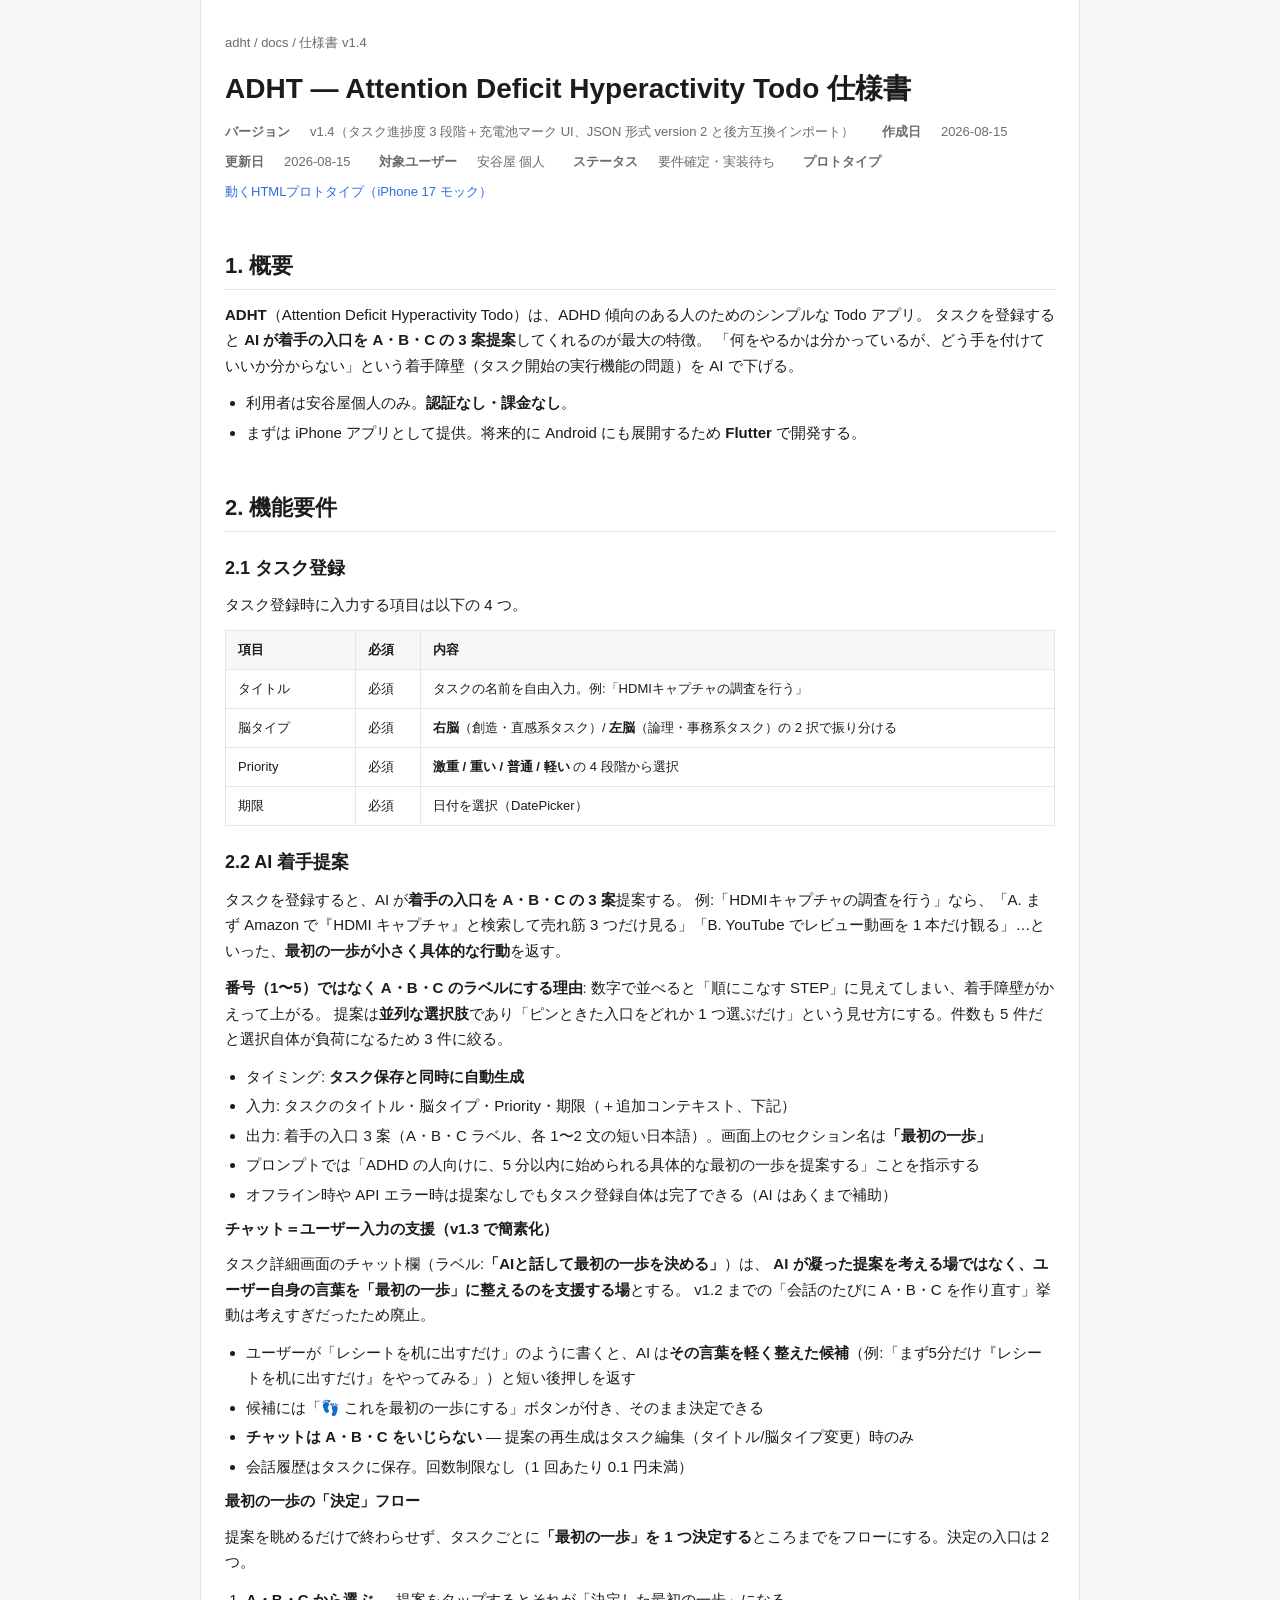
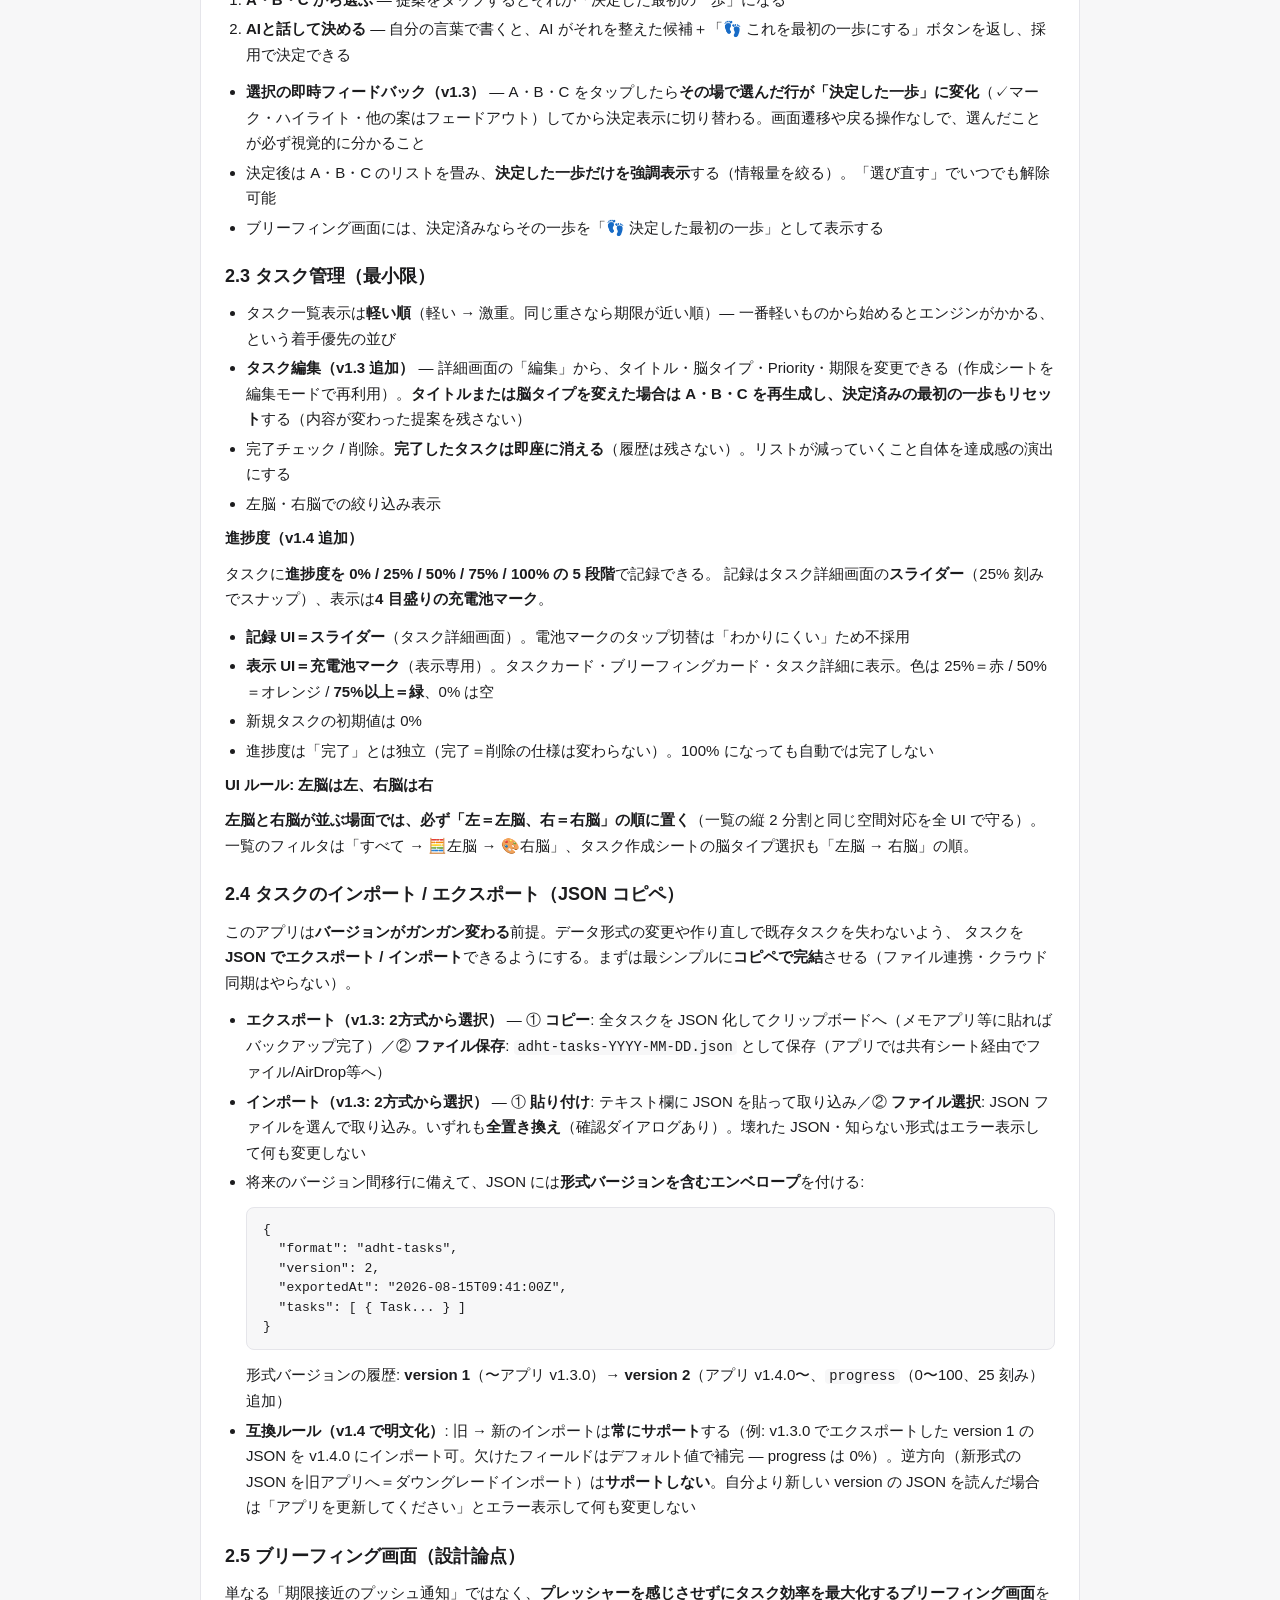
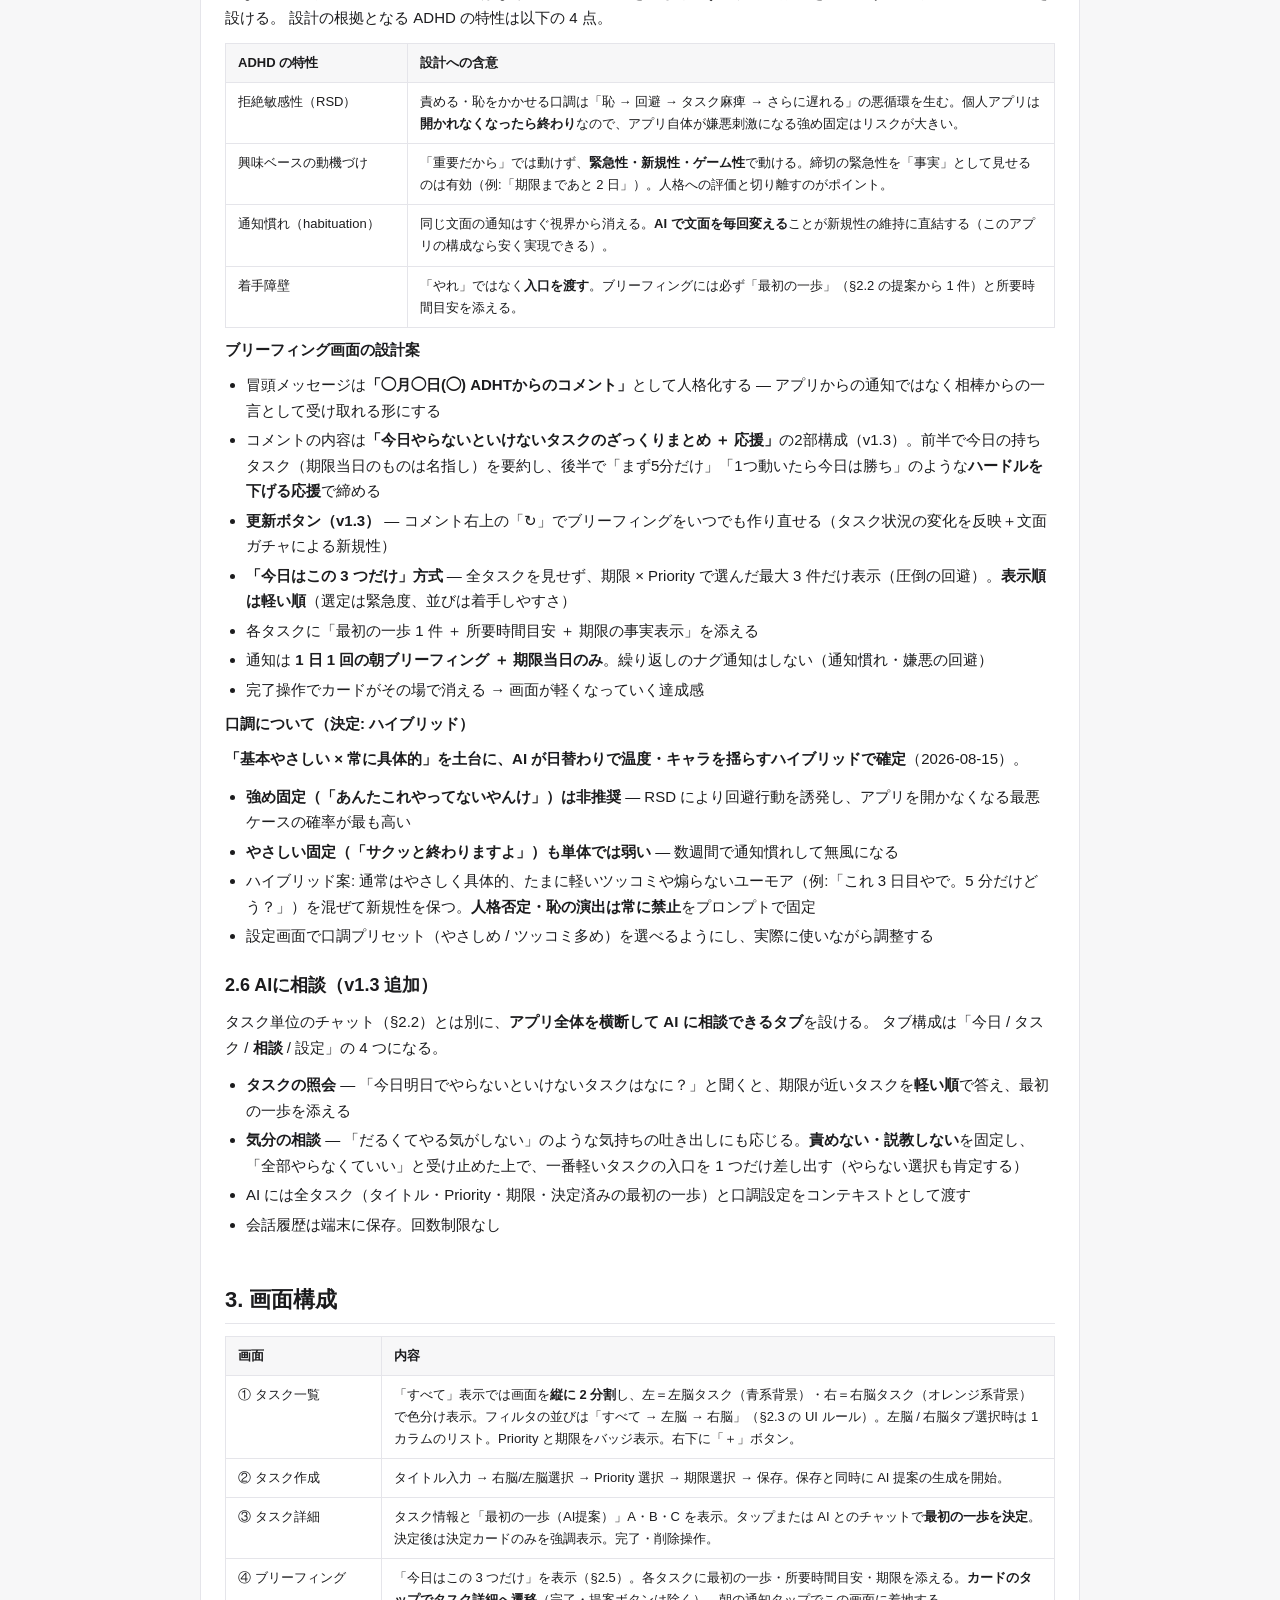
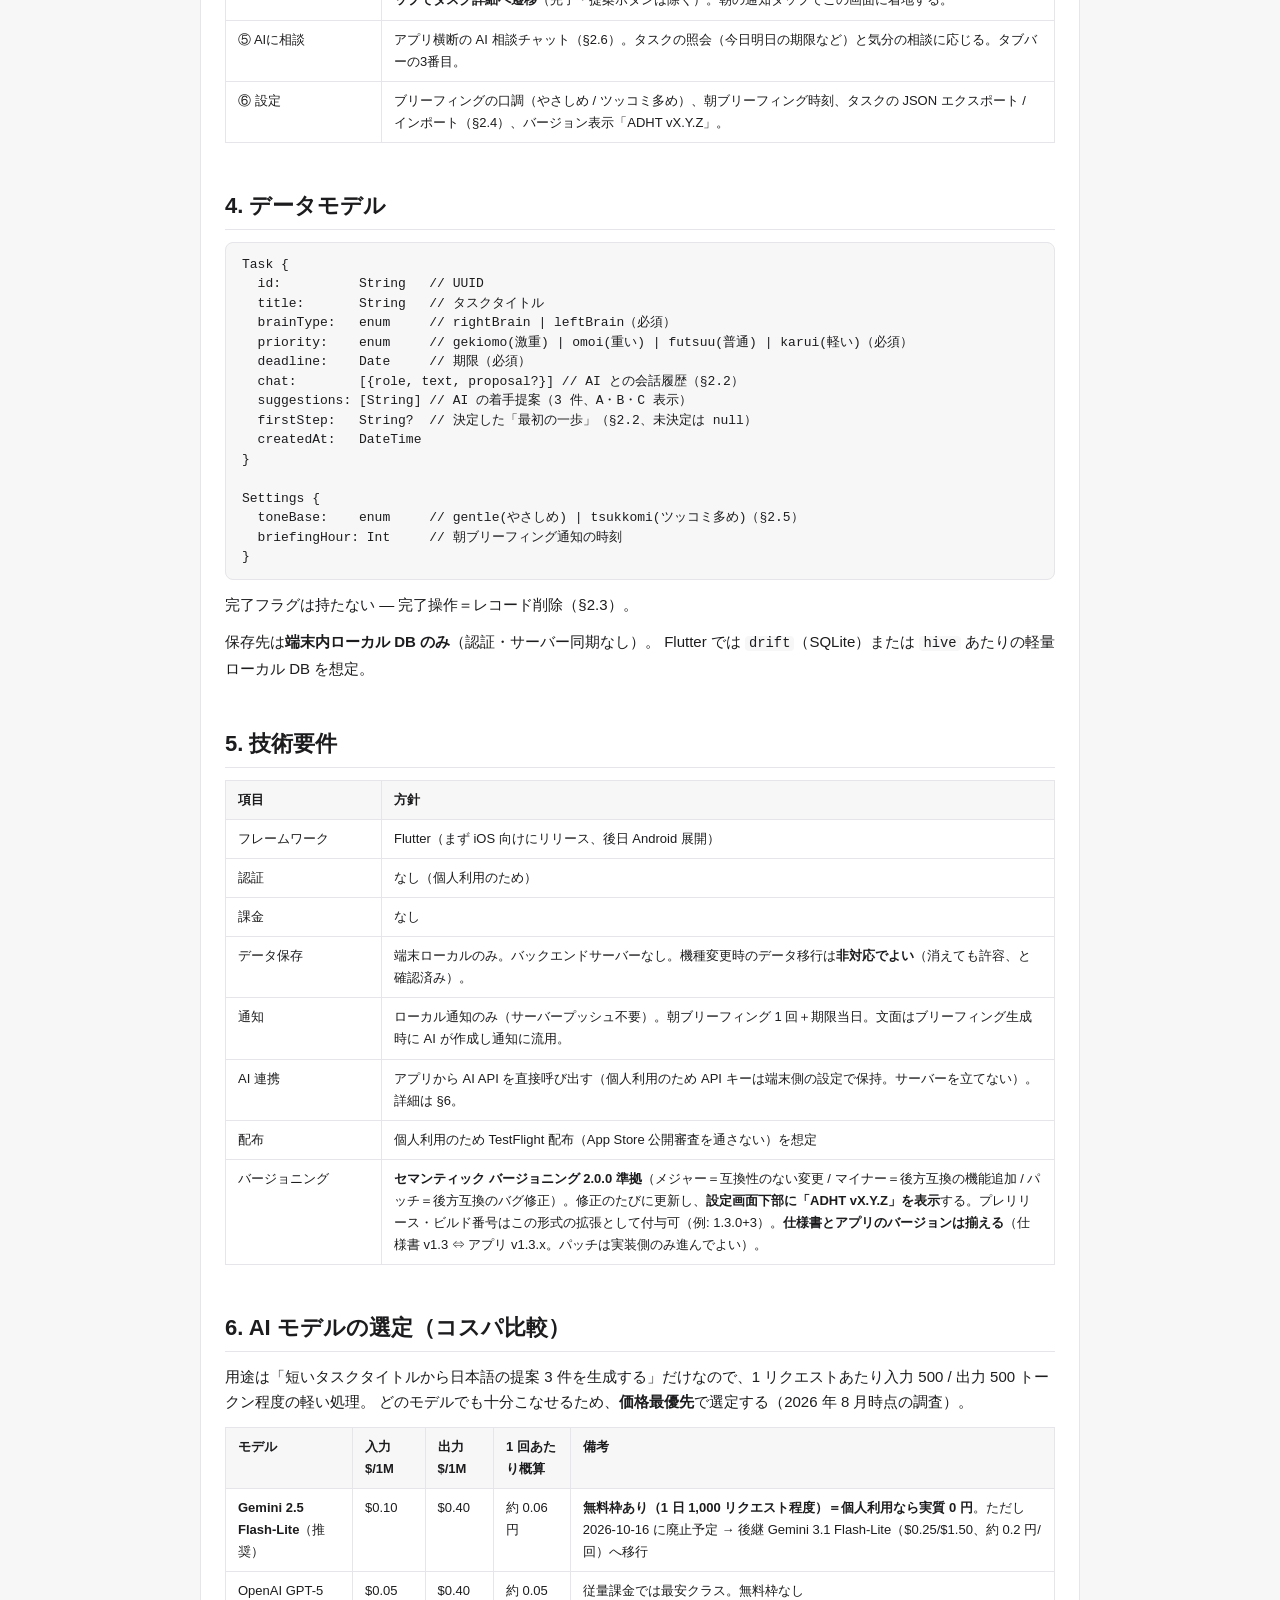
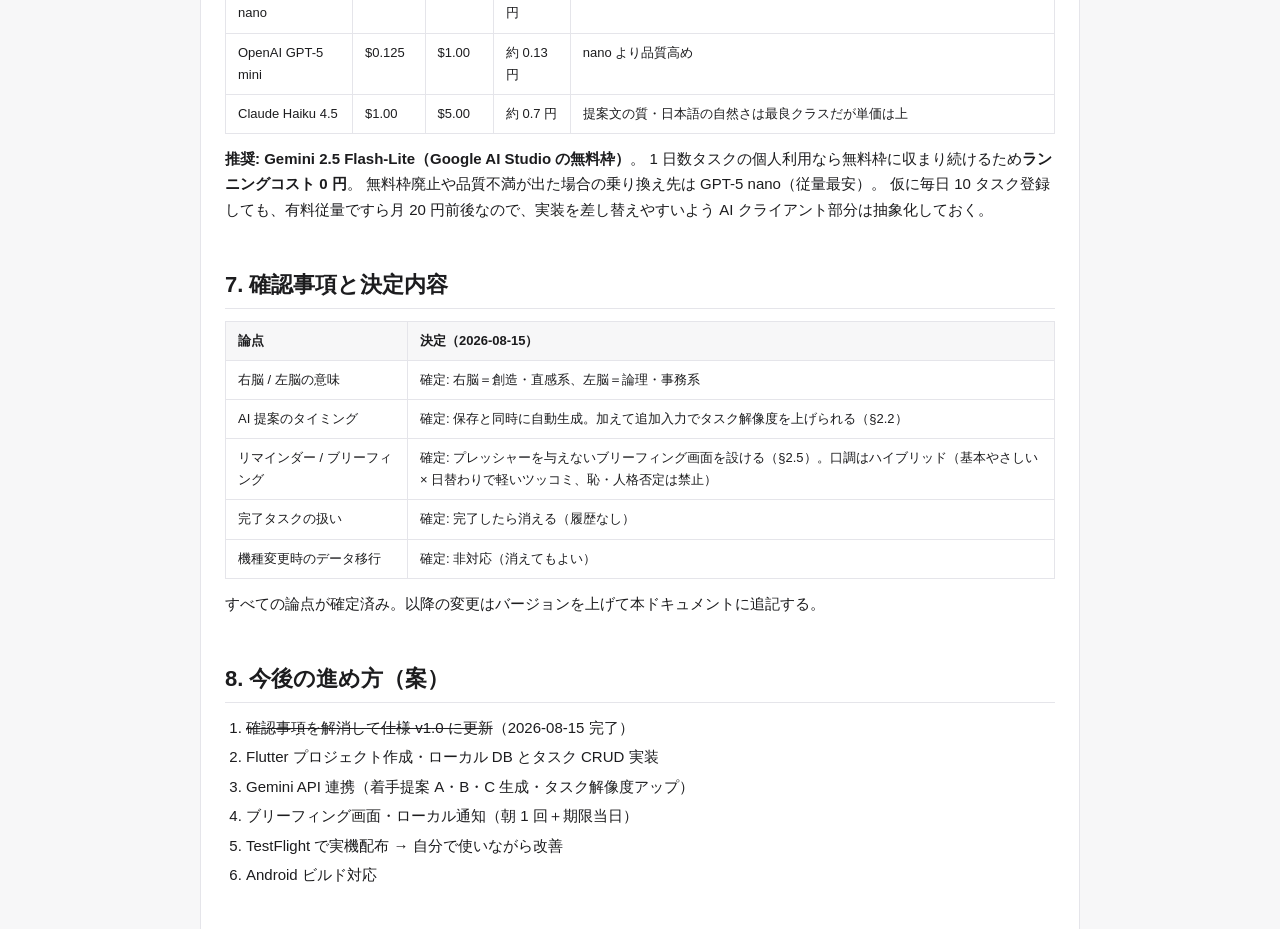
==== commit f7ffb678: "feat(docs): 仕様書v1.4＋プロトタイプ — 進捗度(0-100%スライダー/充電池表示)・JSON version 2互換・ブリーフィングカードタップ遷移 - 進捗度: 記録=詳細画面の" ====
--- a/docs/index.html
+++ b/docs/index.html
@@ -3,19 +3,19 @@
 <head>
   <meta charset="UTF-8">
   <meta name="viewport" content="width=device-width, initial-scale=1">
-  <title>ADHT — 仕様書 v1.3</title>
+  <title>ADHT — 仕様書 v1.4</title>
   <link rel="stylesheet" href="assets/common.css">
 </head>
 <body>
   <main>
     <nav class="breadcrumb">
-      adht / docs / 仕様書 v1.3
+      adht / docs / 仕様書 v1.4
     </nav>
 
     <h1>ADHT — Attention Deficit Hyperactivity Todo 仕様書</h1>
 
     <dl class="meta">
-      <dt>バージョン</dt><dd>v1.3（SemVer 表記・左脳/右脳の並び順ルール・タスク編集・チャット簡素化・決定UI改善・軽い順ソート・AIに相談タブ）</dd>
+      <dt>バージョン</dt><dd>v1.4（タスク進捗度 3 段階＋充電池マーク UI、JSON 形式 version 2 と後方互換インポート）</dd>
       <dt>作成日</dt><dd>2026-08-15</dd>
       <dt>更新日</dt><dd>2026-08-15</dd>
       <dt>対象ユーザー</dt><dd>安谷屋 個人</dd>
@@ -122,6 +122,18 @@
       <li>左脳・右脳での絞り込み表示</li>
     </ul>
 
+    <h4>進捗度（v1.4 追加）</h4>
+    <p>
+      タスクに<strong>進捗度を 0% / 25% / 50% / 75% / 100% の 5 段階</strong>で記録できる。
+      記録はタスク詳細画面の<strong>スライダー</strong>（25% 刻みでスナップ）、表示は<strong>4 目盛りの充電池マーク</strong>。
+    </p>
+    <ul>
+      <li><strong>記録 UI＝スライダー</strong>（タスク詳細画面）。電池マークのタップ切替は「わかりにくい」ため不採用</li>
+      <li><strong>表示 UI＝充電池マーク</strong>（表示専用）。タスクカード・ブリーフィングカード・タスク詳細に表示。色は 25%＝赤 / 50%＝オレンジ / <strong>75%以上＝緑</strong>、0% は空</li>
+      <li>新規タスクの初期値は 0%</li>
+      <li>進捗度は「完了」とは独立（完了＝削除の仕様は変わらない）。100% になっても自動では完了しない</li>
+    </ul>
+
     <h4>UI ルール: 左脳は左、右脳は右</h4>
     <p>
       <strong>左脳と右脳が並ぶ場面では、必ず「左＝左脳、右＝右脳」の順に置く</strong>（一覧の縦 2 分割と同じ空間対応を全 UI で守る）。
@@ -139,11 +151,12 @@
       <li>将来のバージョン間移行に備えて、JSON には<strong>形式バージョンを含むエンベロープ</strong>を付ける:
         <pre><code>{
   "format": "adht-tasks",
-  "version": 1,
+  "version": 2,
   "exportedAt": "2026-08-15T09:41:00Z",
   "tasks": [ { Task... } ]
 }</code></pre>
-      旧バージョンの JSON を読むときはインポート側でマイグレーションする（欠けたフィールドはデフォルト値で補完）</li>
+      形式バージョンの履歴: <strong>version 1</strong>（〜アプリ v1.3.0）→ <strong>version 2</strong>（アプリ v1.4.0〜、<code>progress</code>（0〜100、25 刻み）追加）</li>
+      <li><strong>互換ルール（v1.4 で明文化）</strong>: 旧 → 新のインポートは<strong>常にサポート</strong>する（例: v1.3.0 でエクスポートした version 1 の JSON を v1.4.0 にインポート可。欠けたフィールドはデフォルト値で補完 — progress は 0%）。逆方向（新形式の JSON を旧アプリへ＝ダウングレードインポート）は<strong>サポートしない</strong>。自分より新しい version の JSON を読んだ場合は「アプリを更新してください」とエラー表示して何も変更しない</li>
     </ul>
 
     <h3>2.5 ブリーフィング画面（設計論点）</h3>
@@ -235,7 +248,7 @@
         </tr>
         <tr>
           <td>④ ブリーフィング</td>
-          <td>「今日はこの 3 つだけ」を表示（§2.5）。各タスクに最初の一歩・所要時間目安・期限を添える。朝の通知タップでこの画面に着地する。</td>
+          <td>「今日はこの 3 つだけ」を表示（§2.5）。各タスクに最初の一歩・所要時間目安・期限を添える。<strong>カードのタップでタスク詳細へ遷移</strong>（完了・提案ボタンは除く）。朝の通知タップでこの画面に着地する。</td>
         </tr>
         <tr>
           <td>⑤ AIに相談</td>
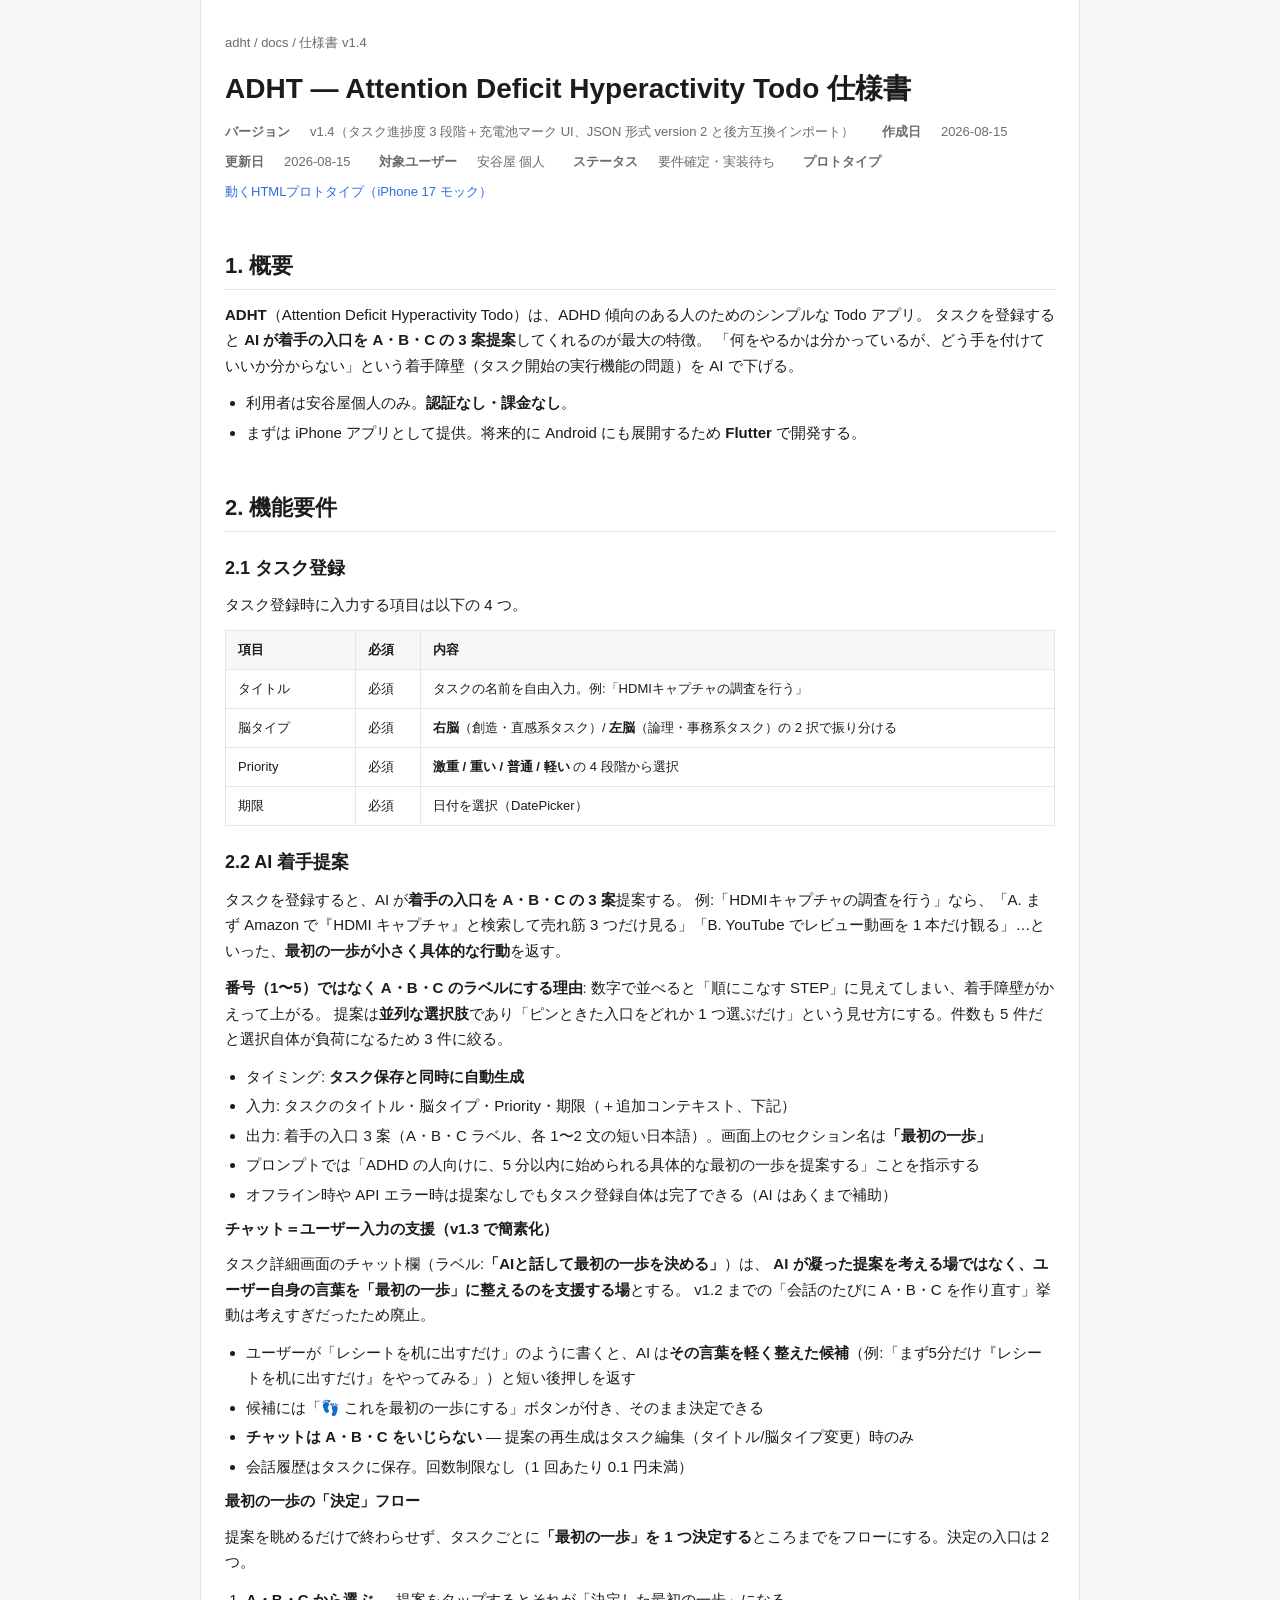
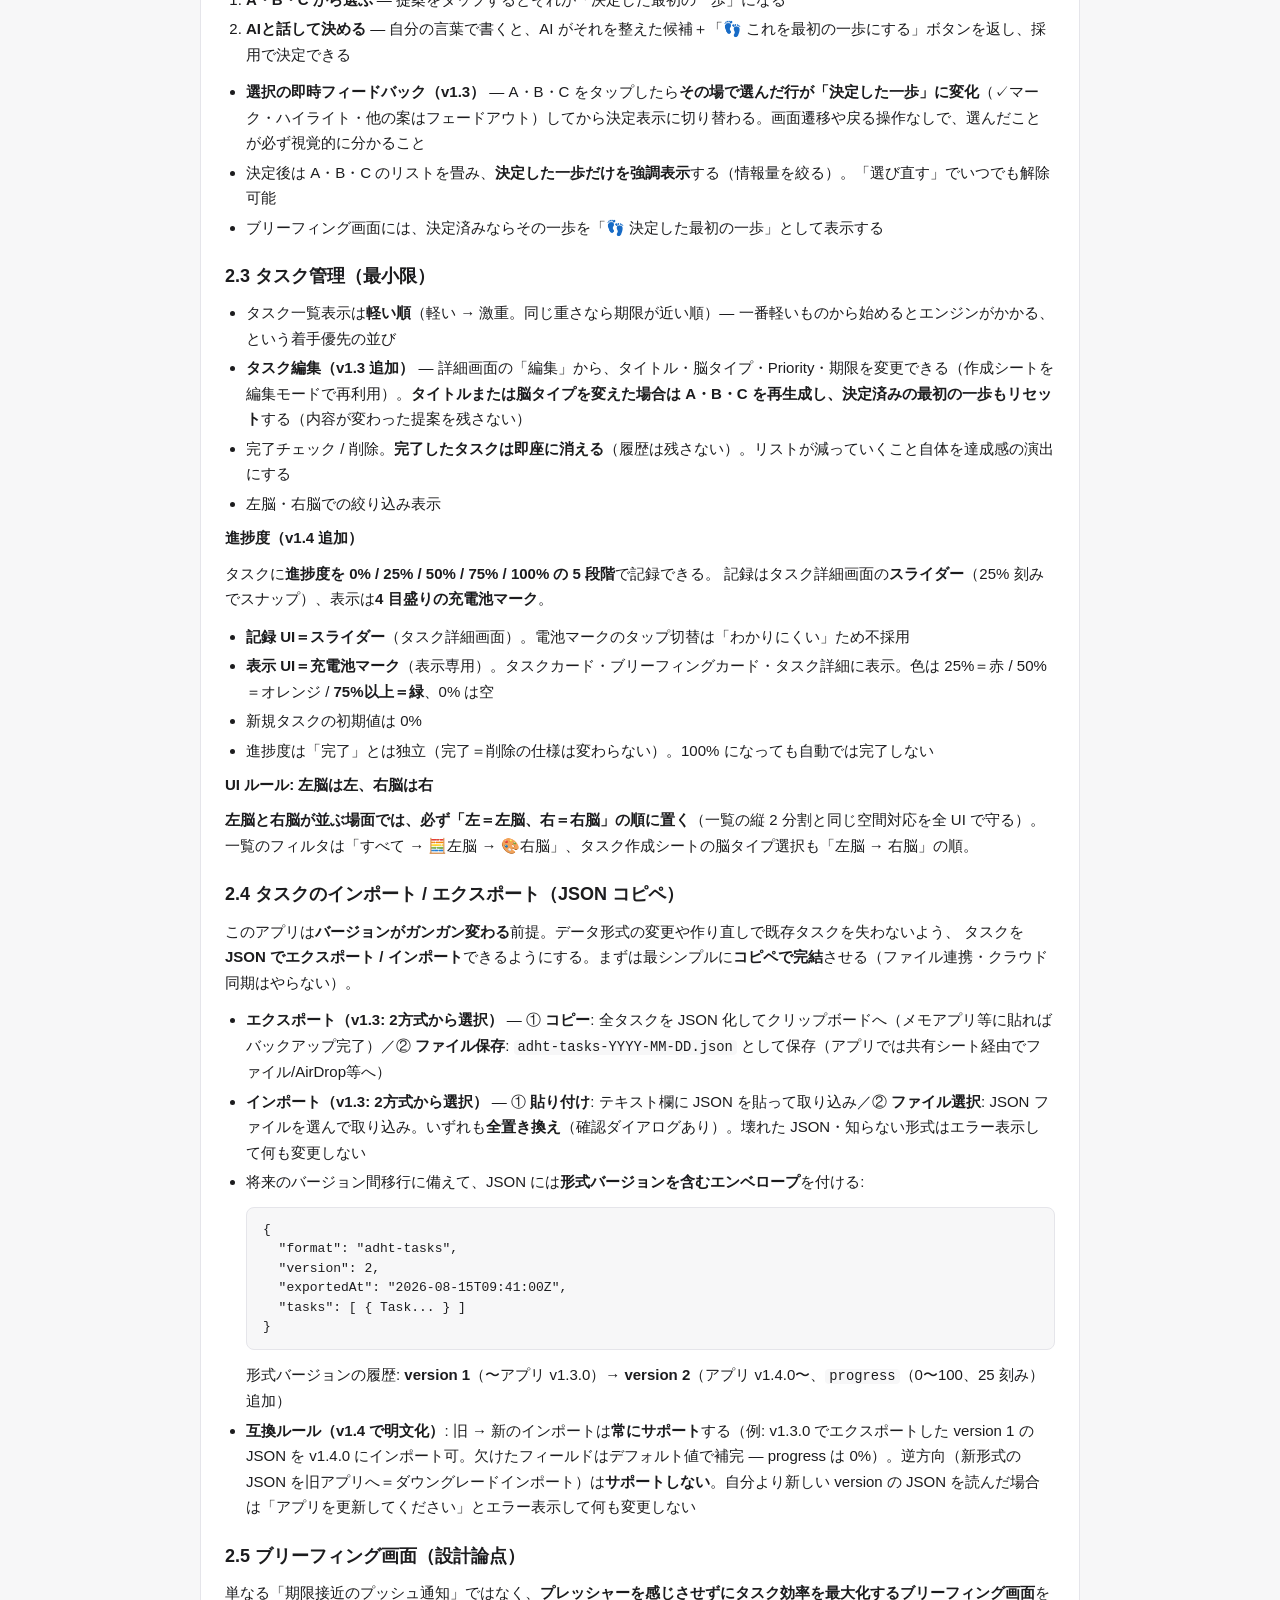
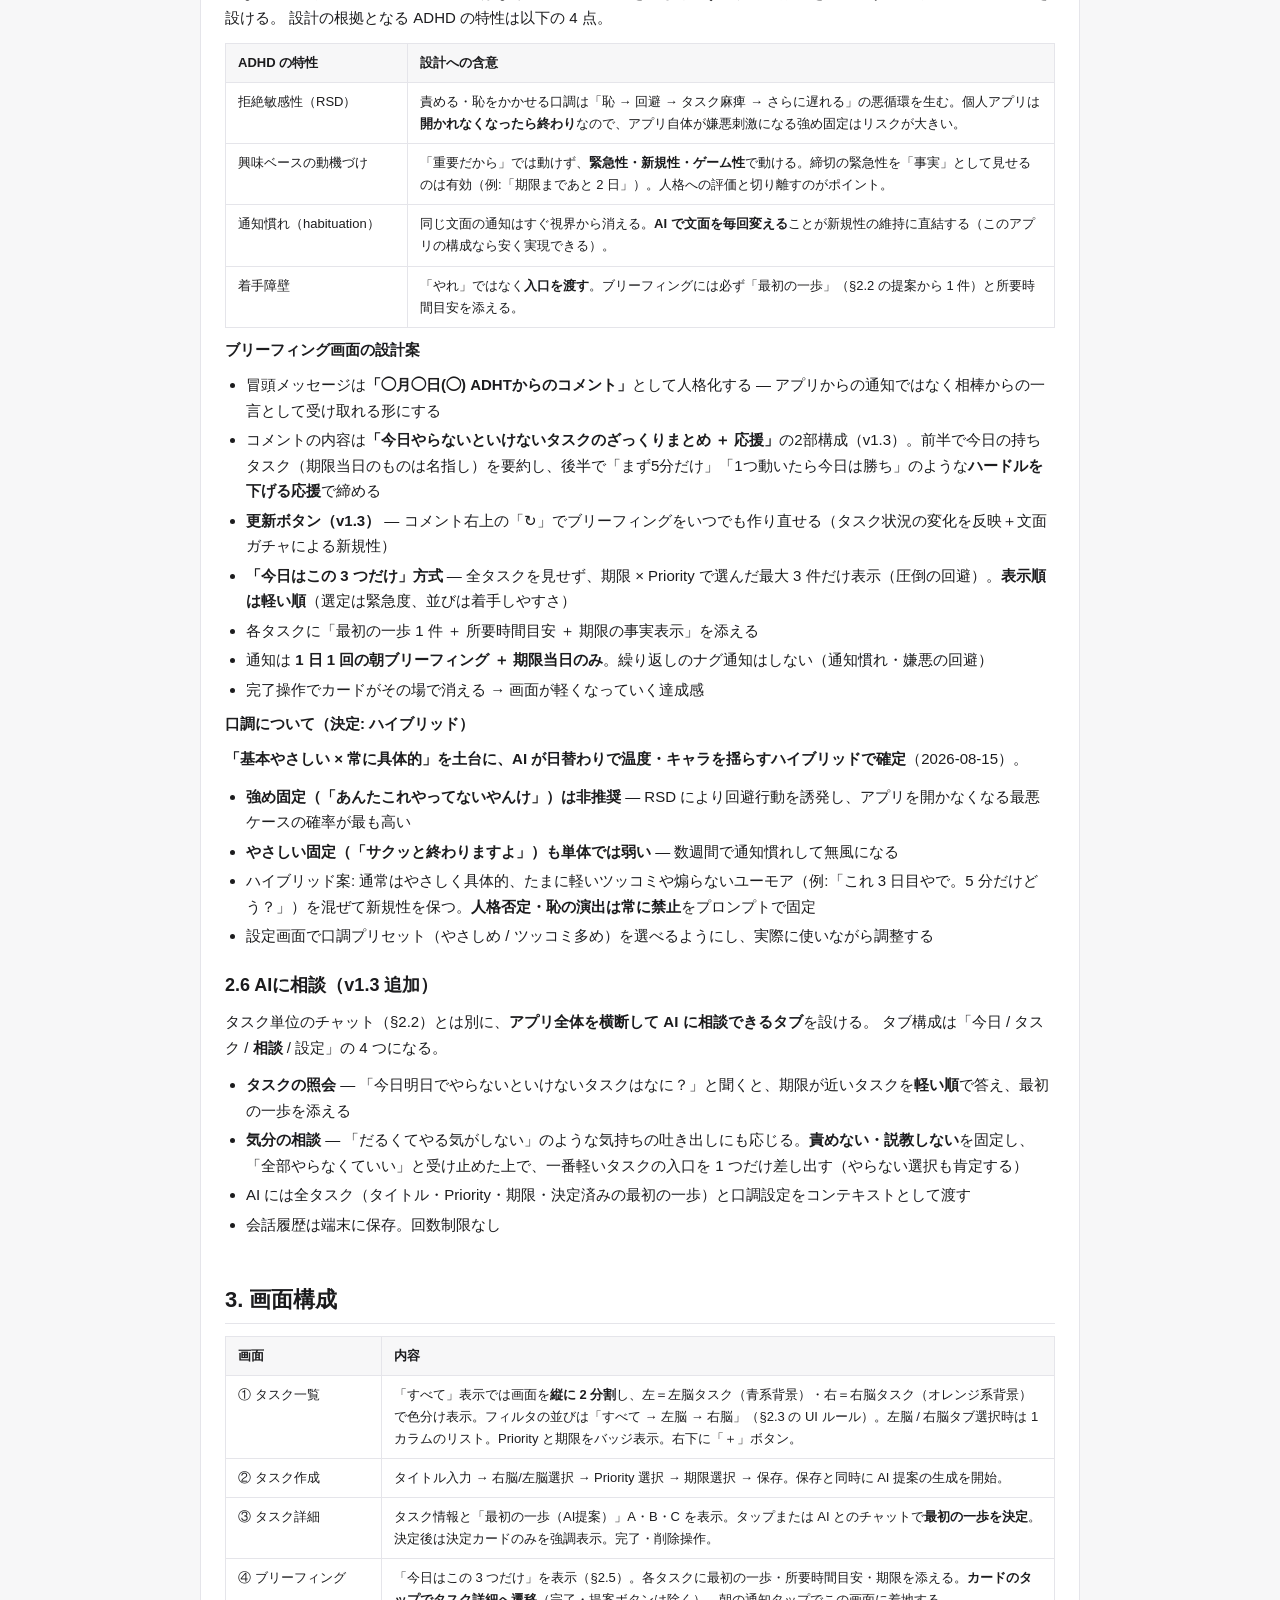
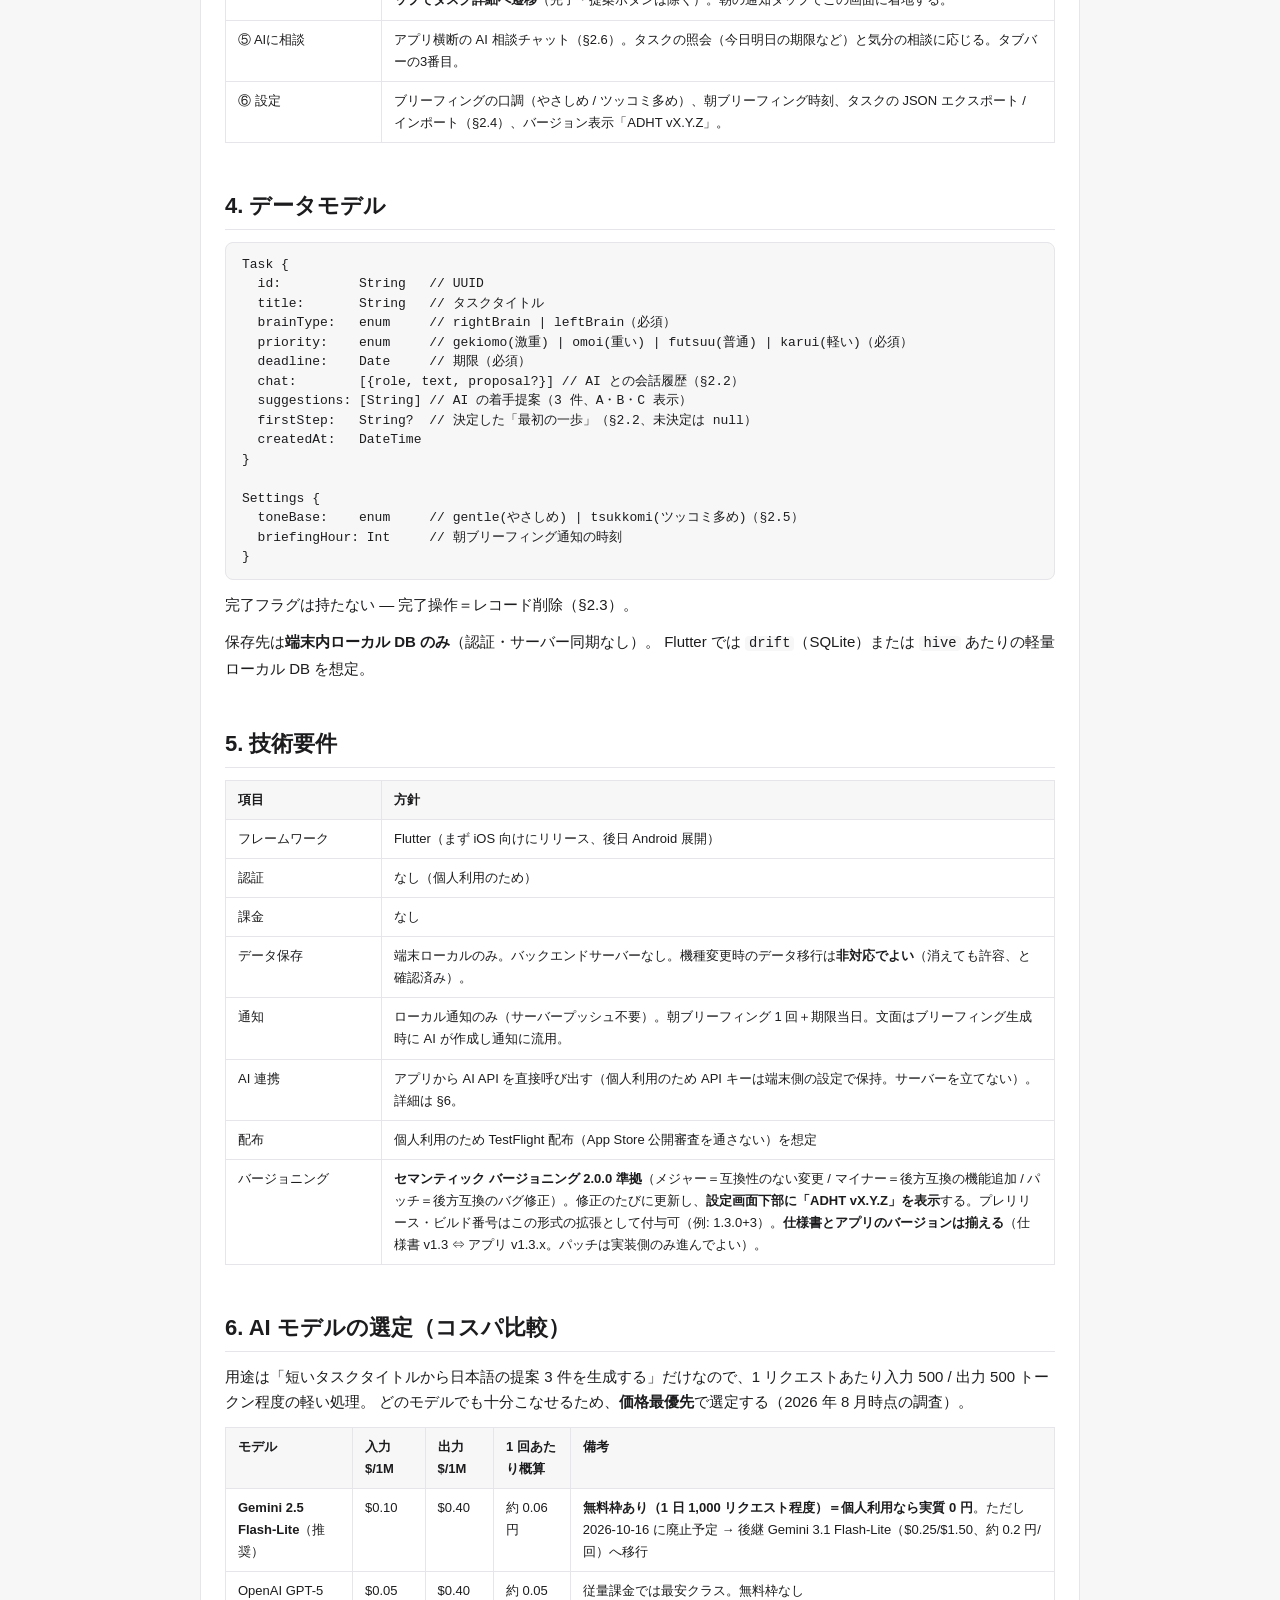
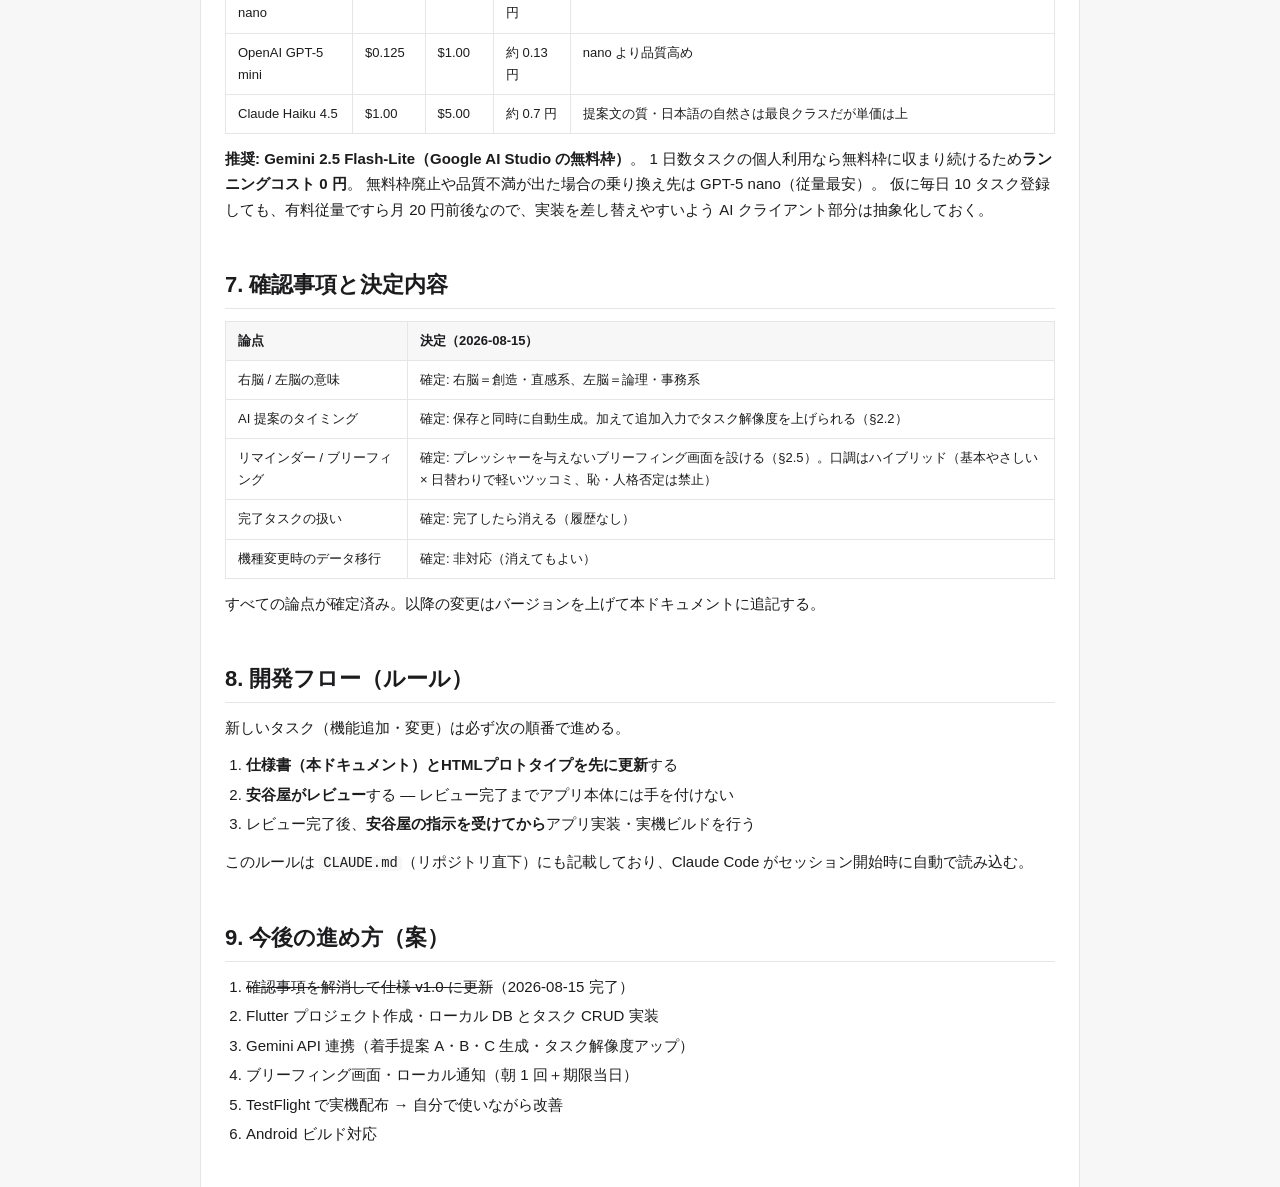
==== commit a97f7a6a: "doc: 開発フロー（仕様・プロトタイプ更新→レビュー→指示後にアプリ化）をCLAUDE.mdと仕様書に明文化 Co-Authored-By: Claude Fable 5 <noreply@anth" ====
--- a/docs/index.html
+++ b/docs/index.html
@@ -414,7 +414,18 @@
     </table>
     <p>すべての論点が確定済み。以降の変更はバージョンを上げて本ドキュメントに追記する。</p>
 
-    <h2 id="milestones">8. 今後の進め方（案）</h2>
+    <h2 id="flow">8. 開発フロー（ルール）</h2>
+    <p>新しいタスク（機能追加・変更）は必ず次の順番で進める。</p>
+    <ol>
+      <li><strong>仕様書（本ドキュメント）とHTMLプロトタイプを先に更新</strong>する</li>
+      <li><strong>安谷屋がレビュー</strong>する — レビュー完了までアプリ本体には手を付けない</li>
+      <li>レビュー完了後、<strong>安谷屋の指示を受けてから</strong>アプリ実装・実機ビルドを行う</li>
+    </ol>
+    <p>
+      このルールは <code>CLAUDE.md</code>（リポジトリ直下）にも記載しており、Claude Code がセッション開始時に自動で読み込む。
+    </p>
+
+    <h2 id="milestones">9. 今後の進め方（案）</h2>
     <ol>
       <li><s>確認事項を解消して仕様 v1.0 に更新</s>（2026-08-15 完了）</li>
       <li>Flutter プロジェクト作成・ローカル DB とタスク CRUD 実装</li>
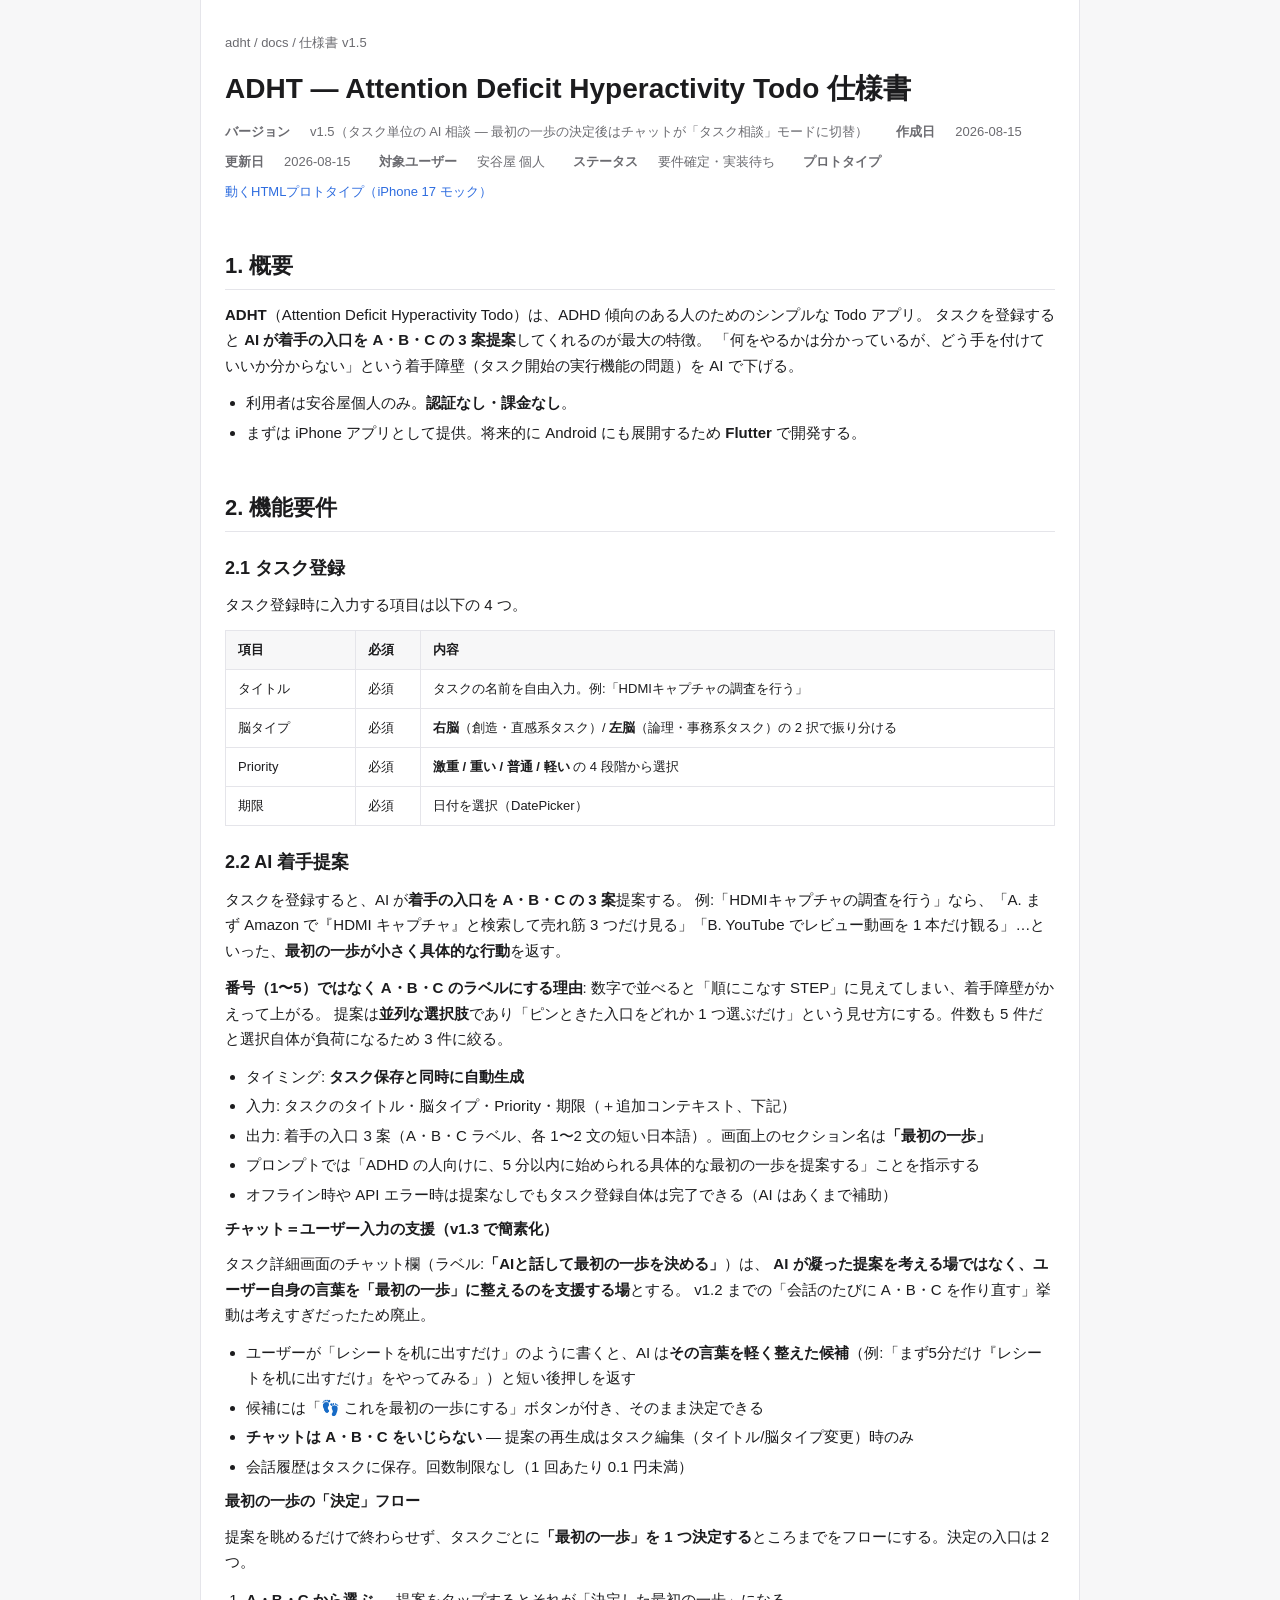
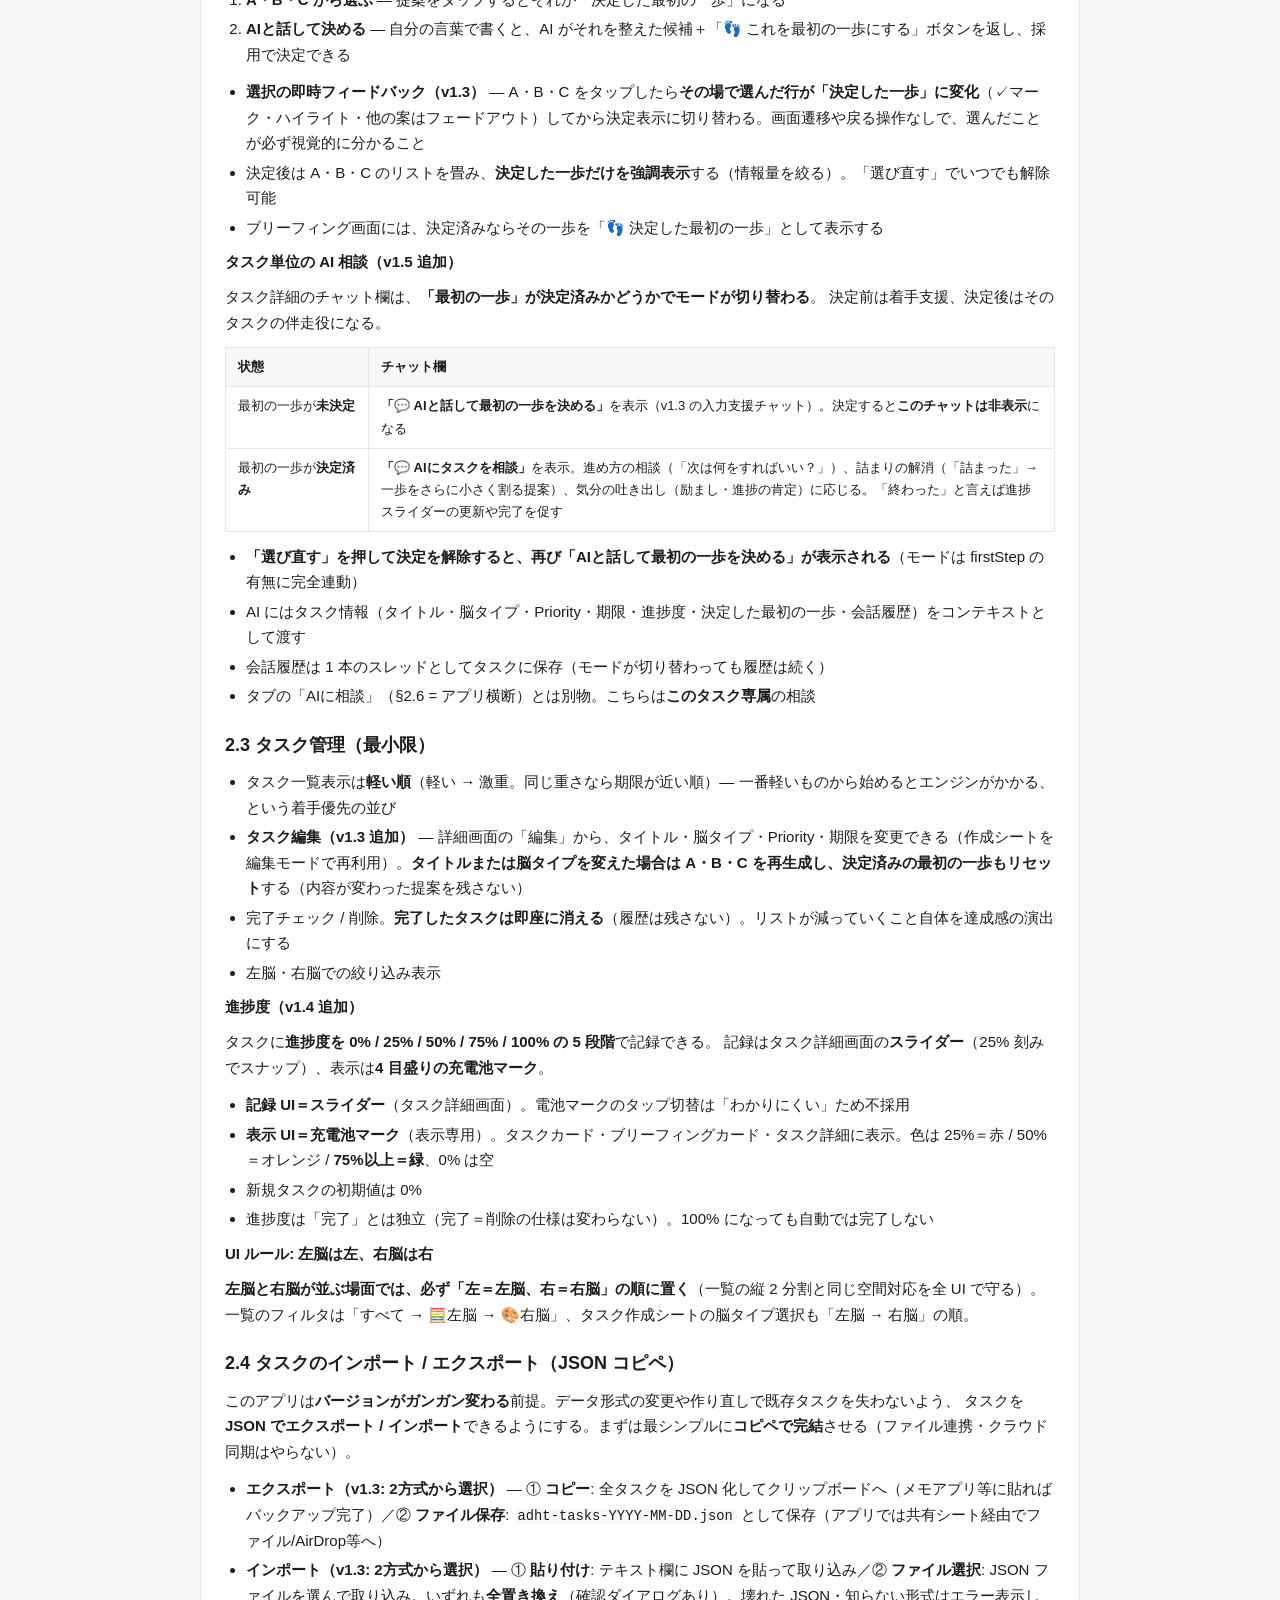
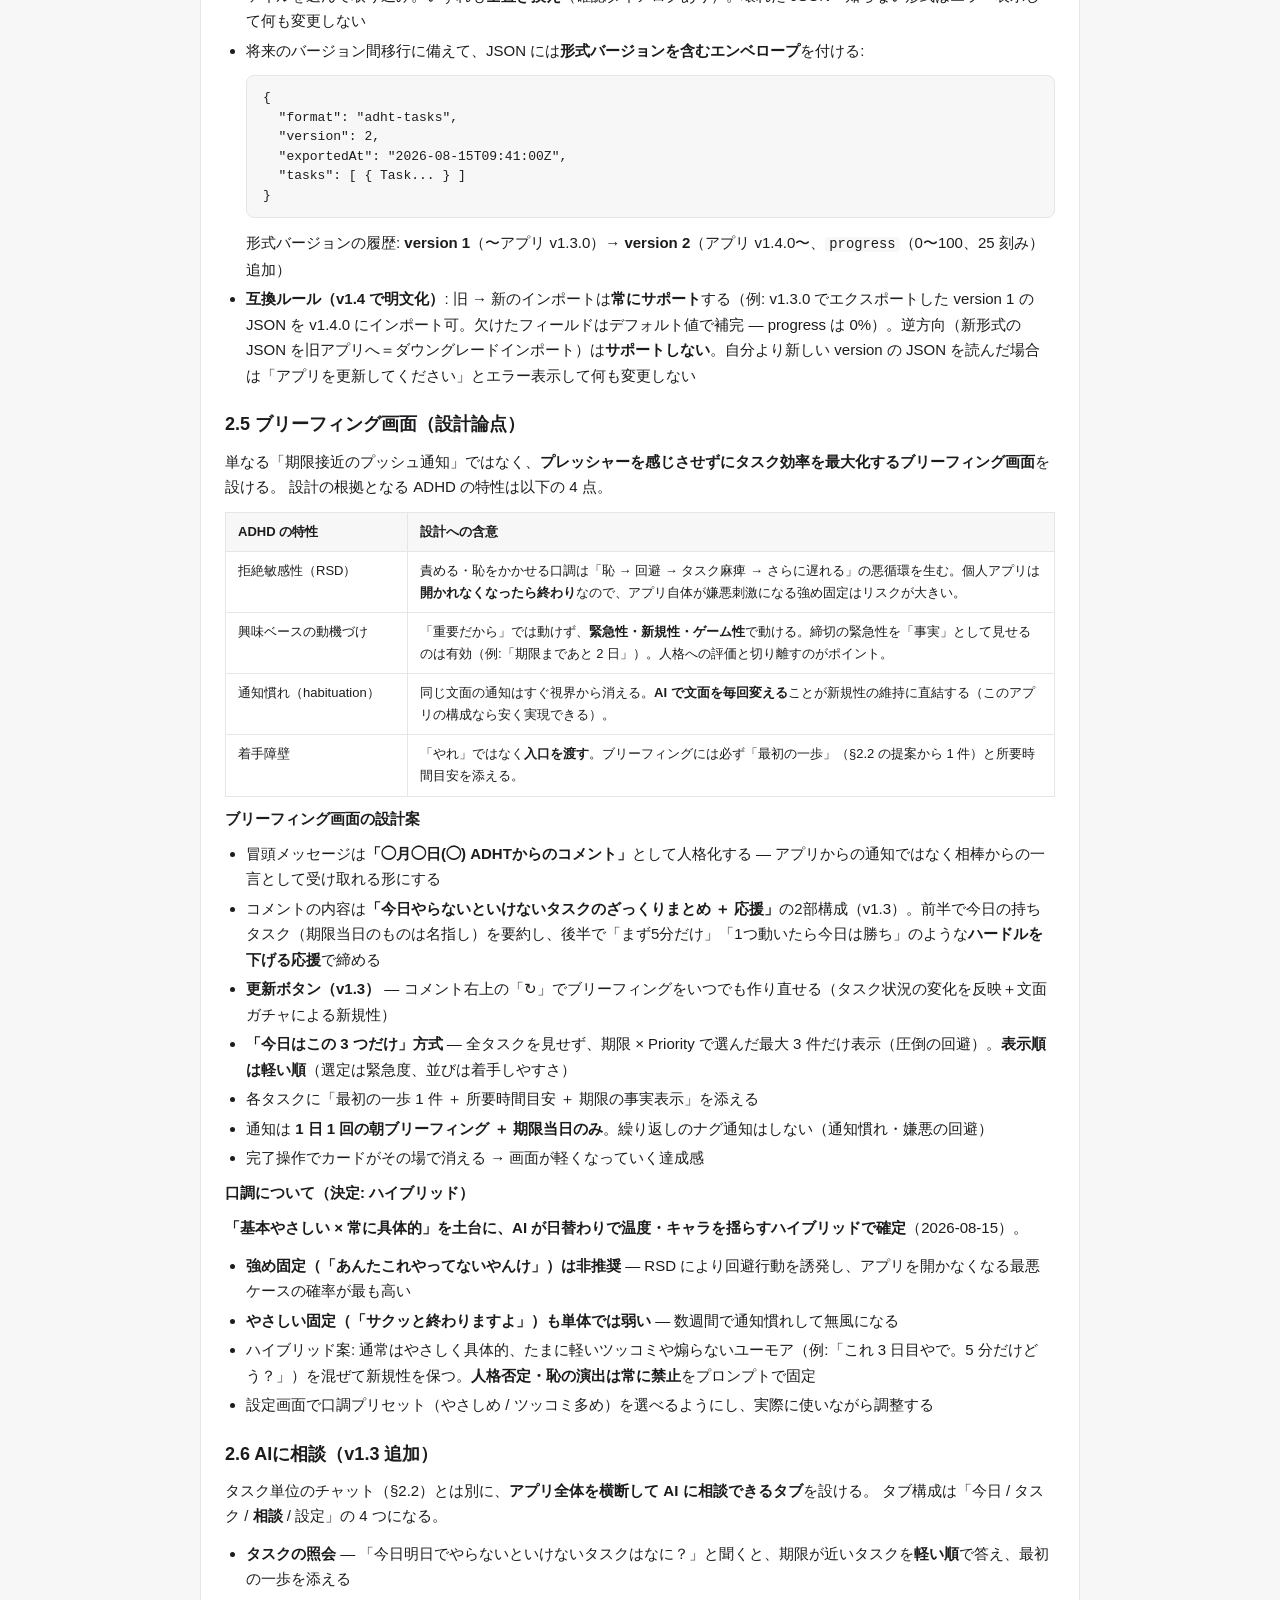
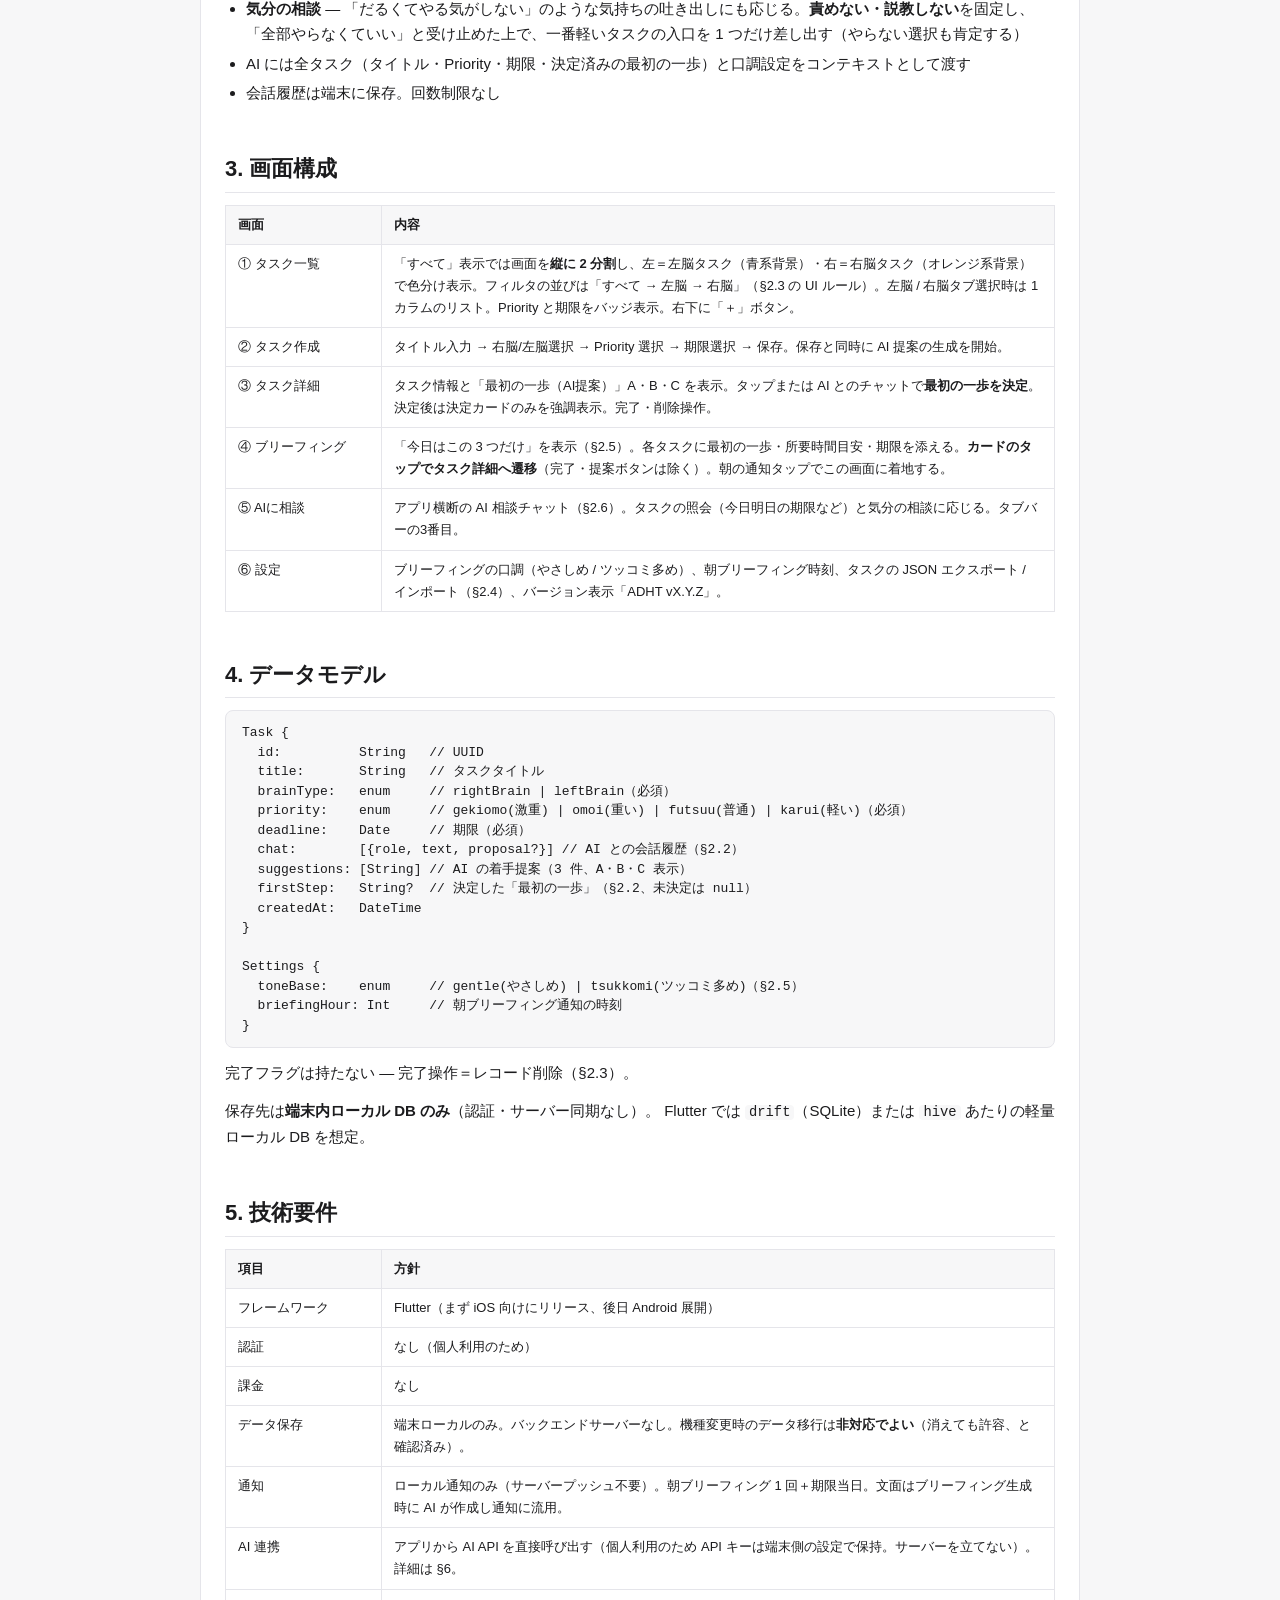
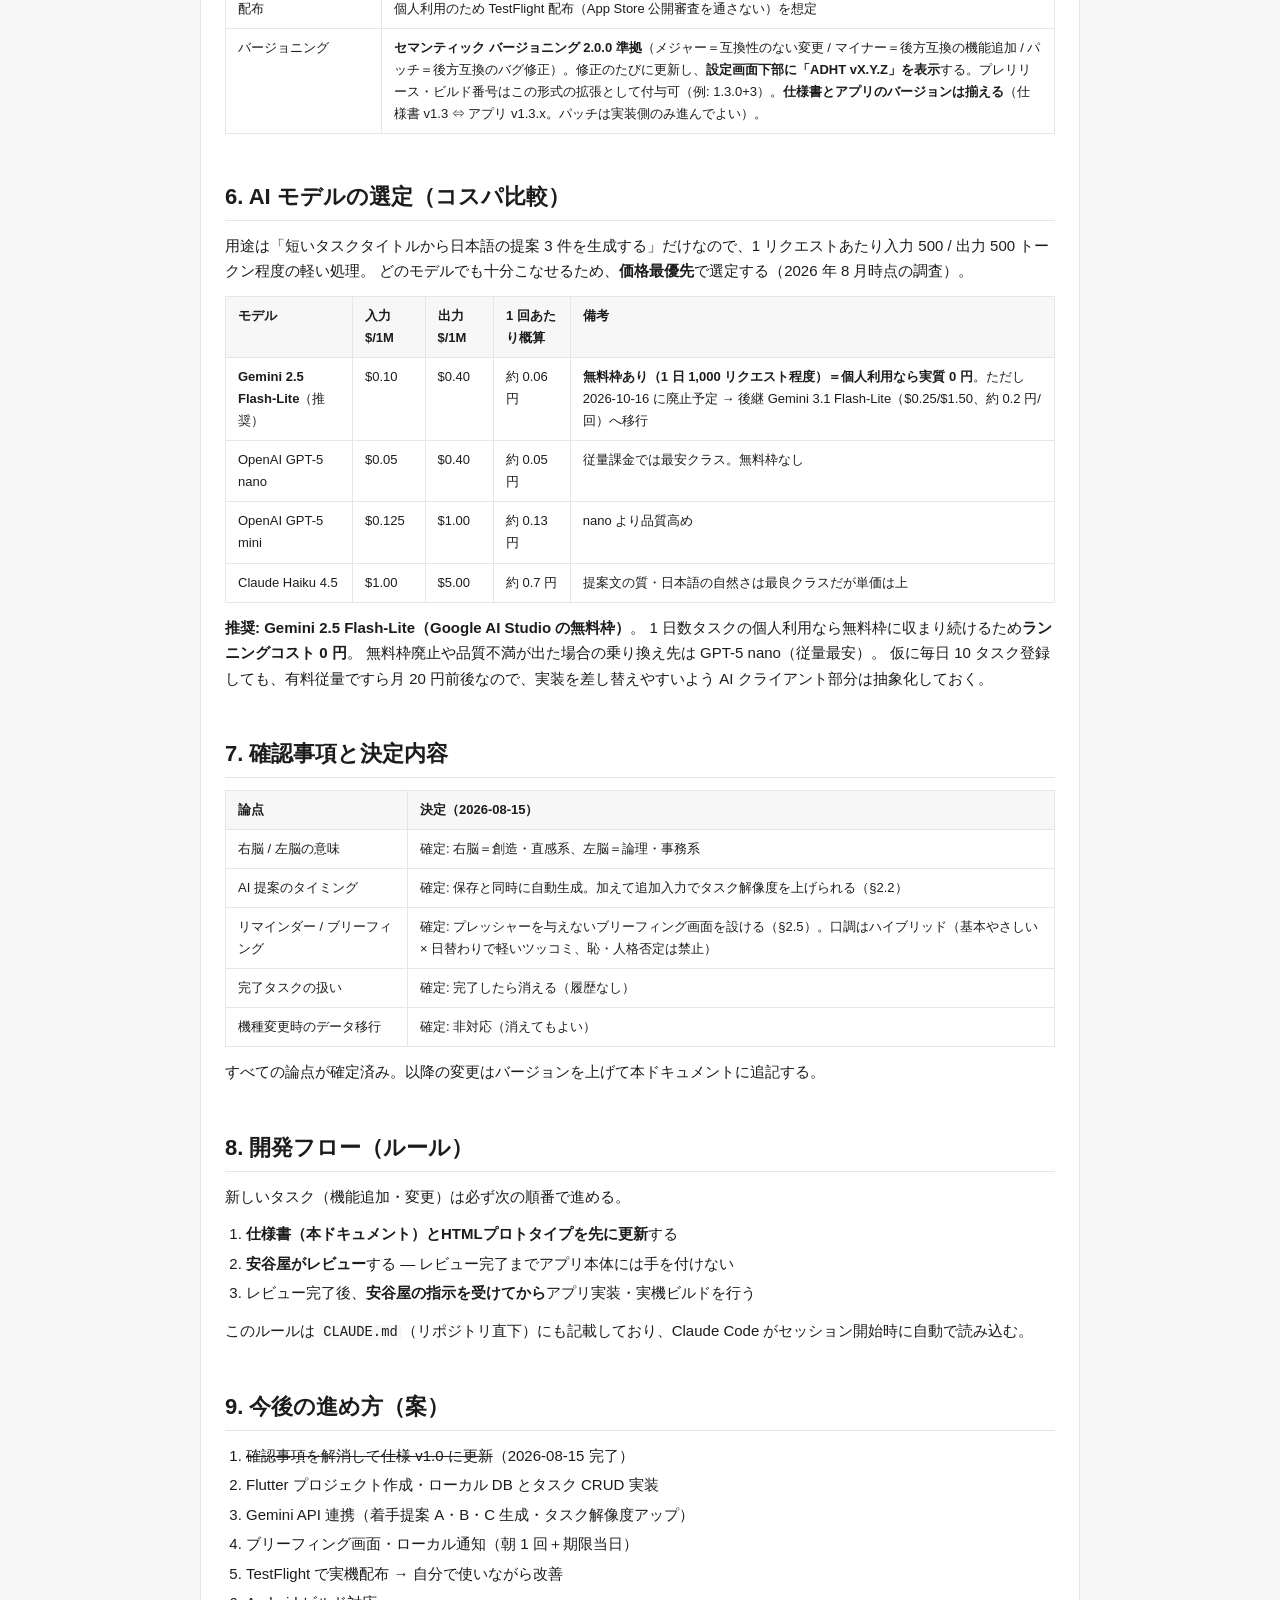
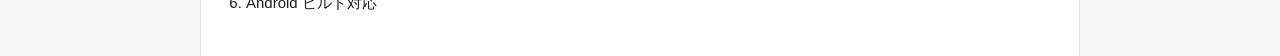
==== commit 85364744: "feat(docs): 仕様書v1.5＋プロトタイプ — タスク単位のAI相談（決定後はチャットが相談モードに切替、選び直しで復帰） - タスク詳細のチャットをfirstStepの有無でモード切替: " ====
--- a/docs/index.html
+++ b/docs/index.html
@@ -3,19 +3,19 @@
 <head>
   <meta charset="UTF-8">
   <meta name="viewport" content="width=device-width, initial-scale=1">
-  <title>ADHT — 仕様書 v1.4</title>
+  <title>ADHT — 仕様書 v1.5</title>
   <link rel="stylesheet" href="assets/common.css">
 </head>
 <body>
   <main>
     <nav class="breadcrumb">
-      adht / docs / 仕様書 v1.4
+      adht / docs / 仕様書 v1.5
     </nav>
 
     <h1>ADHT — Attention Deficit Hyperactivity Todo 仕様書</h1>
 
     <dl class="meta">
-      <dt>バージョン</dt><dd>v1.4（タスク進捗度 3 段階＋充電池マーク UI、JSON 形式 version 2 と後方互換インポート）</dd>
+      <dt>バージョン</dt><dd>v1.5（タスク単位の AI 相談 — 最初の一歩の決定後はチャットが「タスク相談」モードに切替）</dd>
       <dt>作成日</dt><dd>2026-08-15</dd>
       <dt>更新日</dt><dd>2026-08-15</dd>
       <dt>対象ユーザー</dt><dd>安谷屋 個人</dd>
@@ -112,6 +112,36 @@
       <li><strong>選択の即時フィードバック（v1.3）</strong> — A・B・C をタップしたら<strong>その場で選んだ行が「決定した一歩」に変化</strong>（✓マーク・ハイライト・他の案はフェードアウト）してから決定表示に切り替わる。画面遷移や戻る操作なしで、選んだことが必ず視覚的に分かること</li>
       <li>決定後は A・B・C のリストを畳み、<strong>決定した一歩だけを強調表示</strong>する（情報量を絞る）。「選び直す」でいつでも解除可能</li>
       <li>ブリーフィング画面には、決定済みならその一歩を「👣 決定した最初の一歩」として表示する</li>
+    </ul>
+
+    <h4>タスク単位の AI 相談（v1.5 追加）</h4>
+    <p>
+      タスク詳細のチャット欄は、<strong>「最初の一歩」が決定済みかどうかでモードが切り替わる</strong>。
+      決定前は着手支援、決定後はそのタスクの伴走役になる。
+    </p>
+    <table>
+      <thead>
+        <tr>
+          <th style="width: 11em;">状態</th>
+          <th>チャット欄</th>
+        </tr>
+      </thead>
+      <tbody>
+        <tr>
+          <td>最初の一歩が<strong>未決定</strong></td>
+          <td><strong>「💬 AIと話して最初の一歩を決める」</strong>を表示（v1.3 の入力支援チャット）。決定すると<strong>このチャットは非表示</strong>になる</td>
+        </tr>
+        <tr>
+          <td>最初の一歩が<strong>決定済み</strong></td>
+          <td><strong>「💬 AIにタスクを相談」</strong>を表示。進め方の相談（「次は何をすればいい？」）、詰まりの解消（「詰まった」→ 一歩をさらに小さく割る提案）、気分の吐き出し（励まし・進捗の肯定）に応じる。「終わった」と言えば進捗スライダーの更新や完了を促す</td>
+        </tr>
+      </tbody>
+    </table>
+    <ul>
+      <li><strong>「選び直す」を押して決定を解除すると、再び「AIと話して最初の一歩を決める」が表示される</strong>（モードは firstStep の有無に完全連動）</li>
+      <li>AI にはタスク情報（タイトル・脳タイプ・Priority・期限・進捗度・決定した最初の一歩・会話履歴）をコンテキストとして渡す</li>
+      <li>会話履歴は 1 本のスレッドとしてタスクに保存（モードが切り替わっても履歴は続く）</li>
+      <li>タブの「AIに相談」（§2.6 = アプリ横断）とは別物。こちらは<strong>このタスク専属</strong>の相談</li>
     </ul>
 
     <h3>2.3 タスク管理（最小限）</h3>
